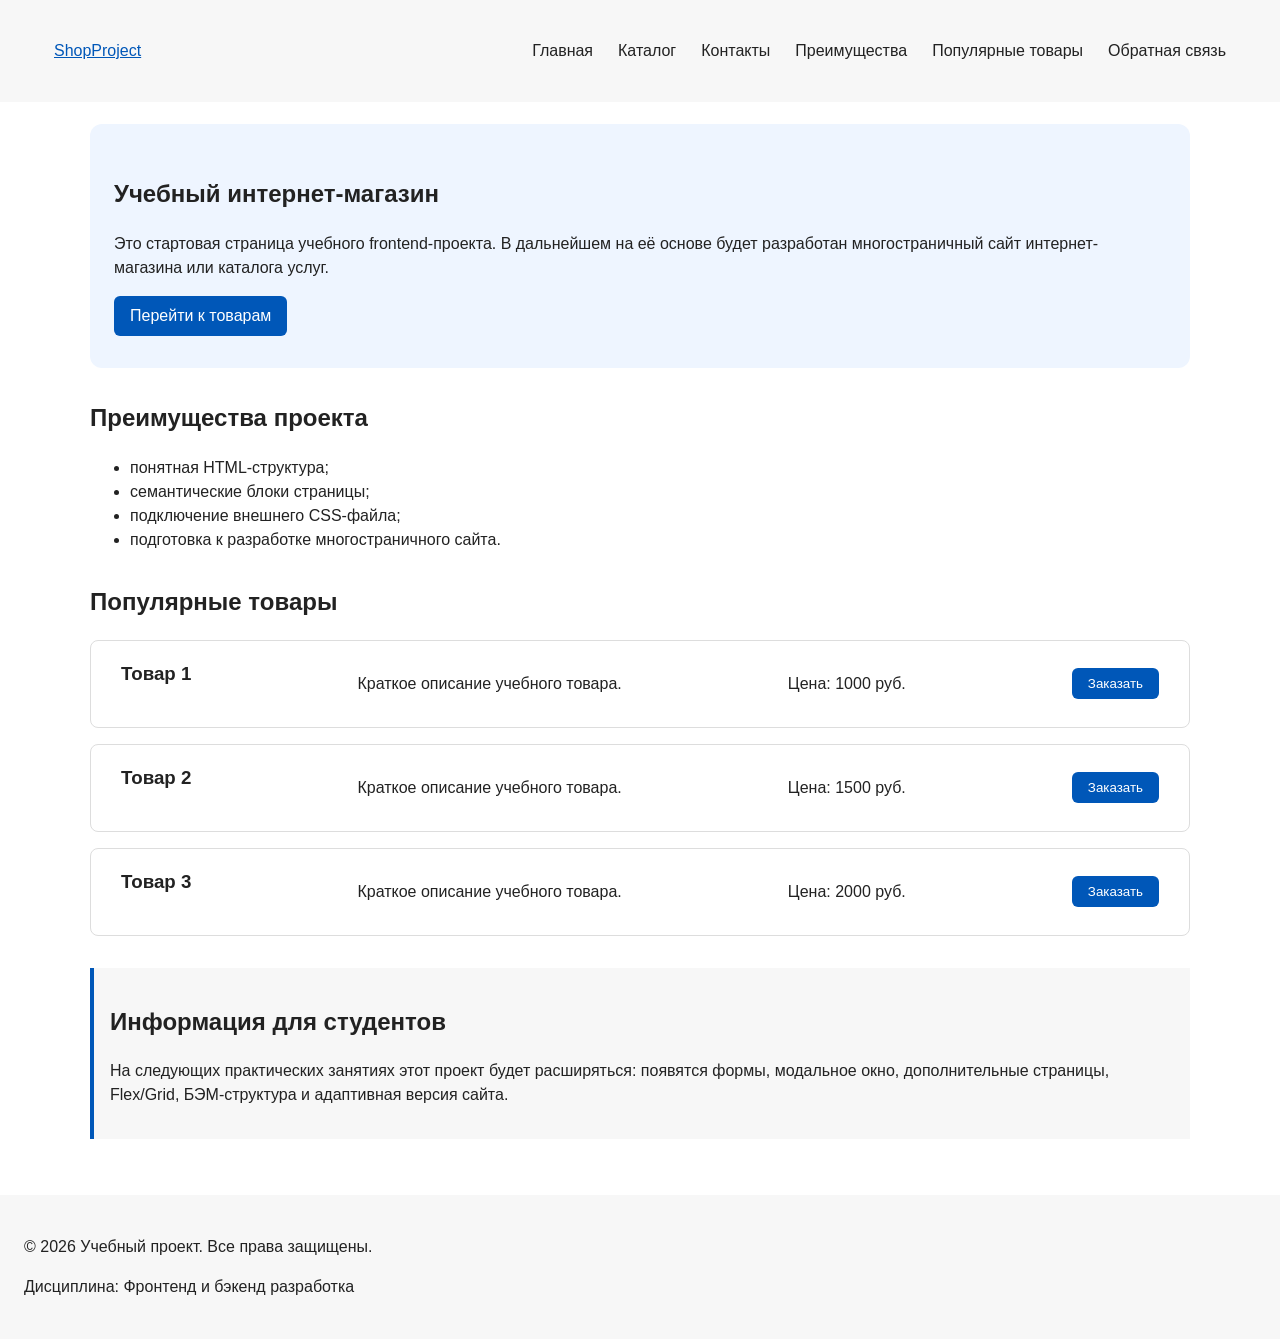
==== index.html @ 05236cf8 "feat: add multi-page structure navigation and anchors" ====
<!DOCTYPE html>
<html lang="ru">
<head>
  <meta charset="UTF-8">
  <meta name="viewport" content="width=device-width, initial-scale=1.0">
  <title>Учебный интернет-магазин</title>
  <link rel="stylesheet" href="css/styles.css">
  <script src="js/main.js" defer></script>

  <meta property="og:type" content="website">
  <meta property="og:title" content="Учебный интернет-магазин">
  <meta property="og:description" content="Учебный frontend-проект интернет-магазина.">
  <meta property="og:image" content="https://username.github.io/kr1-html-css-shop/images/preview.png">
</head>

<body>
  <header>
    <div class="site-header">
      <a class="site-logo" href="index.html">ShopProject</a>

      <nav class="site-nav" aria-label="Основная навигация">
        <ul class="site-nav__list">
          <li><a href="index.html">Главная</a></li>
          <li><a href="catalog.html">Каталог</a></li>
          <li><a href="contacts.html">Контакты</a></li>
          <li><a href="index.html#advantages">Преимущества</a></li>
          <li><a href="index.html#popular">Популярные товары</a></li>
          <li><a href="index.html#contacts">Обратная связь</a></li>
        </ul>
      </nav>
    </div>
  </header>

  <main>
    <section class="hero">
      <h1>Учебный интернет-магазин</h1>
      <p>
        Это стартовая страница учебного frontend-проекта.
        В дальнейшем на её основе будет разработан многостраничный сайт
        интернет-магазина или каталога услуг.
      </p>
      <a class="button" href="#popular">Перейти к товарам</a>
    </section>

    <section class="section" id="advantages">
      <h2>Преимущества проекта</h2>

      <ul class="advantages-list">
        <li>понятная HTML-структура;</li>
        <li>семантические блоки страницы;</li>
        <li>подключение внешнего CSS-файла;</li>
        <li>подготовка к разработке многостраничного сайта.</li>
      </ul>
    </section>

    <section class="section" id="popular">
      <h2>Популярные товары</h2>

      <article class="product-card">
        <h3>Товар 1</h3>
        <p>Краткое описание учебного товара.</p>
        <p>Цена: 1000 руб.</p>
        <button class="button product-card__button" type="button" data-product="Товар 1">
          Заказать
        </button>
      </article>

      <article class="product-card">
        <h3>Товар 2</h3>
        <p>Краткое описание учебного товара.</p>
        <p>Цена: 1500 руб.</p>
        <button class="button product-card__button" type="button" data-product="Товар 1">
          Заказать
        </button>
      </article>

      <article class="product-card">
        <h3>Товар 3</h3>
        <p>Краткое описание учебного товара.</p>
        <p>Цена: 2000 руб.</p>
        <button class="button product-card__button" type="button" data-product="Товар 1">
          Заказать
        </button>
      </article>
    </section>

    <aside class="aside-info">
      <h2>Информация для студентов</h2>
      <p>
        На следующих практических занятиях этот проект будет расширяться:
        появятся формы, модальное окно, дополнительные страницы, Flex/Grid,
        БЭМ-структура и адаптивная версия сайта.
      </p>
    </aside>
  </main>

  <footer id="contacts">
    <p>&copy; 2026 Учебный проект. Все права защищены.</p>
    <p>Дисциплина: Фронтенд и бэкенд разработка</p>
  </footer>

<dialog class="order-dialog" id="order-dialog" aria-labelledby="order-dialog-title">
  <h2 id="order-dialog-title">Оформление заявки</h2>

  <form class="order-form" id="order-form" action="#" method="post" novalidate>
    <input id="selected-product" name="selected-product" type="hidden">

    <div class="form-field">
      <label for="order-name">Имя</label>
      <input
        id="order-name"
        name="name"
        type="text"
        placeholder="Введите ваше имя"
        minlength="2"
        autocomplete="given-name"
        required
      >
    </div>

    <div class="form-field">
      <label for="order-email">E-mail</label>
      <input
        id="order-email"
        name="email"
        type="email"
        placeholder="example@mail.ru"
        autocomplete="email"
        required
      >
    </div>

    <div class="form-field">
      <label for="order-phone">Телефон</label>
      <input
        id="order-phone"
        name="phone"
        type="tel"
        inputmode="tel"
        placeholder="+7 (900) 000-00-00"
        pattern="^\+7 \(\d{3}\) \d{3}-\d{2}-\d{2}$"
        required
      >
      <small>Формат: +7 (900) 000-00-00</small>
    </div>

    <div class="form-field">
      <label for="order-date">Дата связи</label>
      <input
        id="order-date"
        name="date"
        type="date"
      >
    </div>

    <div class="form-field">
      <label for="order-topic">Тема заявки</label>
      <select id="order-topic" name="topic" required>
        <option value="">Выберите тему</option>
        <option value="product">Заказ товара</option>
        <option value="consultation">Консультация</option>
        <option value="delivery">Доставка</option>
      </select>
    </div>

    <div class="form-field">
      <label for="order-comment">Комментарий</label>
      <textarea
        id="order-comment"
        name="comment"
        rows="4"
        placeholder="Укажите дополнительную информацию"
      ></textarea>
    </div>

    <div class="form-field form-field--checkbox">
      <label>
        <input
          id="order-agreement"
          name="agreement"
          type="checkbox"
          required
        >
        Я согласен на обработку данных
      </label>
    </div>

    <div class="form-actions">
      <button type="button" id="close-order-dialog">Закрыть</button>
      <button type="submit">Отправить заявку</button>
    </div>
  </form>
</dialog>

<p class="success-message" id="success-message" hidden>
  Форма успешно отправлена!
</p>

</body>
</html>
---- css/styles.css ----
/* ===============================
   1. Переменные проекта
   =============================== */

:root {
  /* Основные цвета проекта */
  --color-bg: #ffffff;
  --color-text: #222222;
  --color-muted: #666666;
  --color-primary: #0057b8;
  --color-primary-dark: #003f86;
  --color-border: #dddddd;
  --color-surface: #f7f7f7;
  --color-surface-accent: #eef5ff;
  --color-danger: #b00020;
  --color-success: #168a2f;
  --color-success-bg: #eefaf0;
  --color-white: #ffffff;

  /* Отступы */
  --space-xs: 4px;
  --space-sm: 8px;
  --space-md: 16px;
  --space-lg: 24px;
  --space-xl: 32px;

  /* Скругления */
  --radius-sm: 6px;
  --radius-md: 8px;
  --radius-lg: 12px;

  /* Размеры */
  --container-width: 1100px;
}

/* ===============================
   2. Базовые стили
   =============================== */

* {
  box-sizing: border-box;
}

body {
  margin: 0;
  font-family: Arial, sans-serif;
  line-height: 1.5;
  color: var(--color-text);
  background-color: var(--color-bg);
  padding-top: 100px;
}

header,
main,
footer {
  padding: var(--space-lg);
}

header {
  background-color: var(--color-surface);
  position: fixed;
  top: 0;
  left: 0;
  width: 100%;
}

footer {
  background-color: var(--color-surface);
}

html {
  scroll-behavior: smooth;
}

/* ===============================
   3. Общие элементы интерфейса
   =============================== */

a {
  color: var(--color-primary);
}

a:hover {
  color: var(--color-primary-dark);
}

a:focus-visible {
  outline: 2px solid var(--color-primary);
  outline-offset: 3px;
}

.button {
  display: inline-block;
  padding: var(--space-sm) var(--space-md);
  color: var(--color-white);
  background-color: var(--color-primary);
  text-decoration: none;
  border: none;
  border-radius: var(--radius-sm);
  cursor: pointer;
}

.button:hover {
  background-color: var(--color-primary-dark);
  color: var(--color-white);
}

.button:focus-visible {
  outline: 2px solid var(--color-primary);
  outline-offset: 3px;
}

.button:disabled {
  opacity: 0.6;
  cursor: not-allowed;
}

:target {
  outline: 2px dashed var(--color-primary);
  outline-offset: 4px;
}


/* ===============================
   4. Компоненты страницы
   =============================== */

.hero {
  max-width: var(--container-width);
  margin: 0 auto var(--space-xl);
  padding: var(--space-xl) var(--space-lg);
  background-color: var(--color-surface-accent);
  border-radius: var(--radius-lg);
}

.section {
  max-width: var(--container-width);
  margin: 0 auto var(--space-xl);
}

.section h2 {
  margin-top: 0;
}

.product-card {
  margin-bottom: var(--space-md);
  padding: var(--space-md);
  border: 1px solid var(--color-border);
  border-radius: var(--radius-md);
  background-color: var(--color-bg);
  display: flex;
  align-items: center;
  justify-content: space-between;
  gap: 20px;
  padding: 15px 30px;
}

.product-card:hover {
  border-color: var(--color-primary);
}

.product-card h3 {
  margin-top: 0;
}

.aside-info {
  max-width: var(--container-width);
  margin: 0 auto var(--space-xl);
  padding: var(--space-md);
  border-left: 4px solid var(--color-primary);
  background-color: var(--color-surface);
}

.site-header {
  display: flex;
  align-items: center;
  justify-content: space-between;
  gap: 20px;
  padding: 15px 30px;
}

.site-nav__list {
  display: flex;
  gap: 25px;
  list-style: none;
  margin: 0;
  padding: 0;
}

.site-nav__list a {
  text-decoration: none;
  color: inherit;
}

.breadcrumbs {
  max-width: var(--container-width);
  margin: 0 auto var(--space-md);
  font-size: 14px;
  color: var(--color-muted);
}

.breadcrumbs a {
  color: var(--color-primary);
}

.breadcrumbs span::before {
  content: " / ";
  color: var(--color-muted);
}

/* ===============================
   5. Форма и модальное окно
   =============================== */

.order-dialog {
  width: min(100% - 32px, 560px);
  padding: var(--space-lg);
  border: none;
  border-radius: var(--radius-lg);
}

.order-dialog::backdrop {
  background-color: rgba(0, 0, 0, 0.5);
}

.form-field {
  margin-bottom: var(--space-md);
}

.form-field label {
  display: block;
  margin-bottom: var(--space-xs);
}

.form-field input,
.form-field select,
.form-field textarea {
  width: 100%;
  padding: 10px 12px;
  border: 1px solid var(--color-border);
  border-radius: var(--radius-sm);
  font: inherit;
}

.form-field input[type="checkbox"] {
  width: auto;
}

.form-field small {
  display: block;
  margin-top: var(--space-xs);
  color: var(--color-muted);
}

.form-field input:hover,
.form-field select:hover,
.form-field textarea:hover {
  border-color: var(--color-primary);
}

.form-field input:focus-visible,
.form-field select:focus-visible,
.form-field textarea:focus-visible,
.form-actions button:focus-visible {
  outline: 2px solid var(--color-primary);
  outline-offset: 3px;
}

[aria-invalid="true"] {
  border-color: var(--color-danger);
}

.success-message {
  max-width: var(--container-width);
  margin: var(--space-lg) auto;
  padding: var(--space-md);
  border-left: 4px solid var(--color-success);
  background-color: var(--color-success-bg);
}
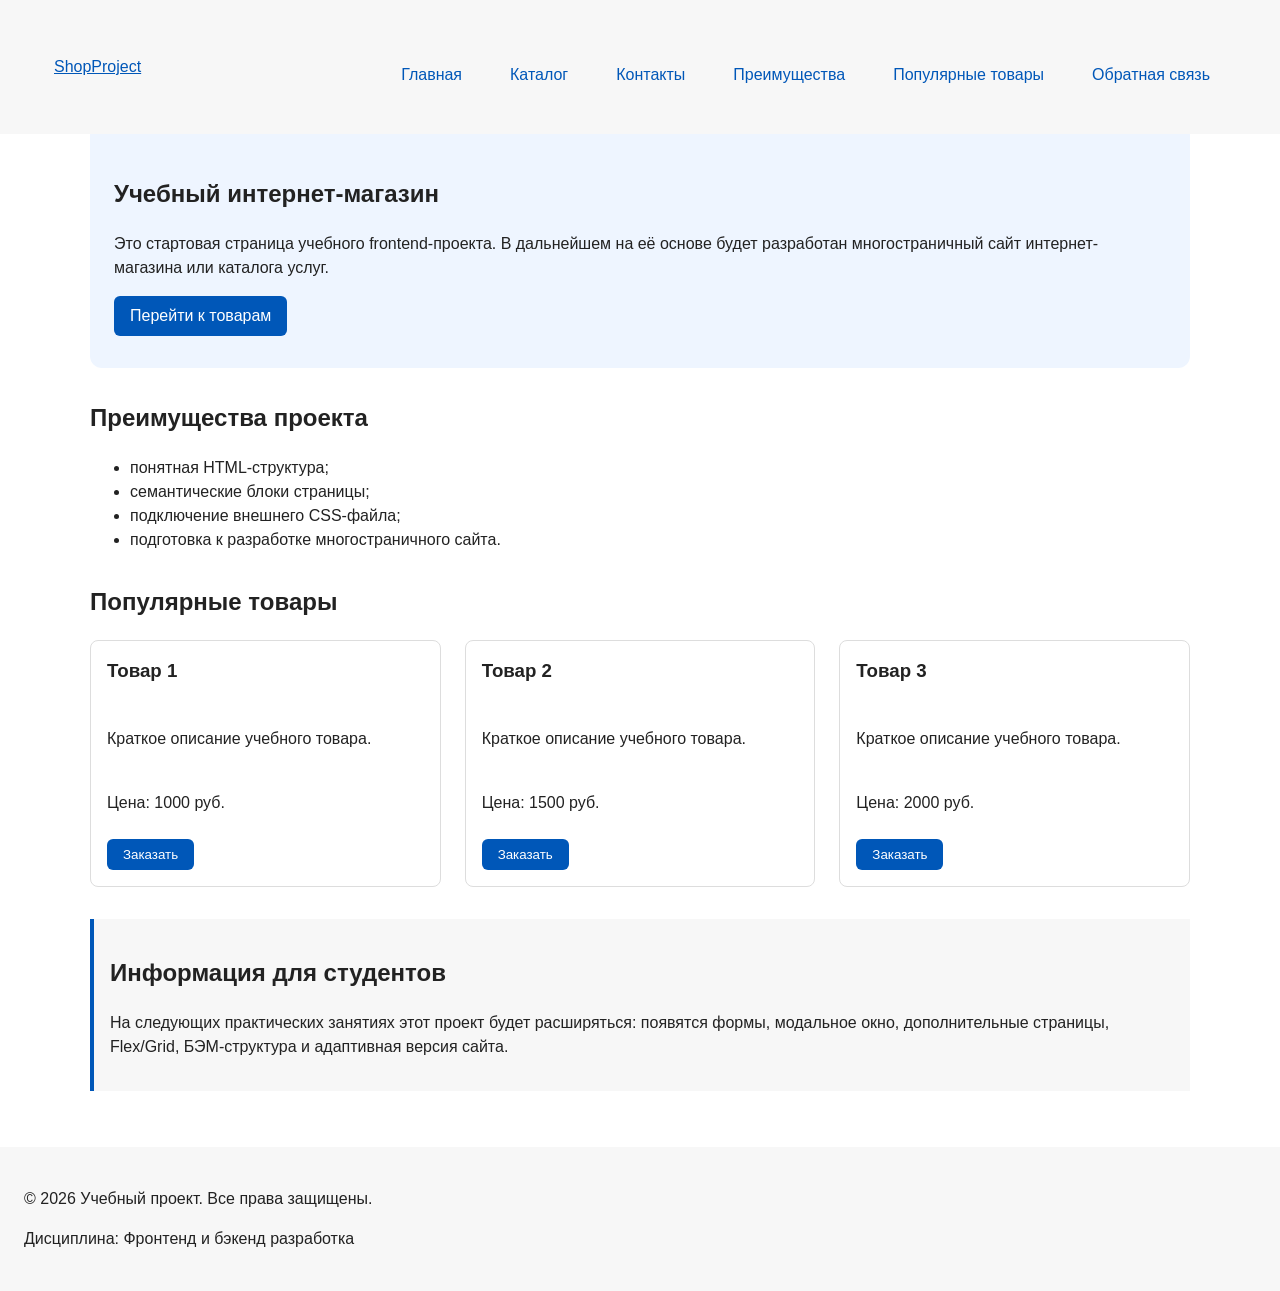
==== commit 4852f416: "feat: add flex navigation and grid catalog layout" ====
--- a/index.html
+++ b/index.html
@@ -56,33 +56,36 @@
     <section class="section" id="popular">
       <h2>Популярные товары</h2>
 
-      <article class="product-card">
-        <h3>Товар 1</h3>
-        <p>Краткое описание учебного товара.</p>
-        <p>Цена: 1000 руб.</p>
-        <button class="button product-card__button" type="button" data-product="Товар 1">
-          Заказать
-        </button>
-      </article>
-
-      <article class="product-card">
-        <h3>Товар 2</h3>
-        <p>Краткое описание учебного товара.</p>
-        <p>Цена: 1500 руб.</p>
-        <button class="button product-card__button" type="button" data-product="Товар 1">
-          Заказать
-        </button>
-      </article>
-
-      <article class="product-card">
-        <h3>Товар 3</h3>
-        <p>Краткое описание учебного товара.</p>
-        <p>Цена: 2000 руб.</p>
-        <button class="button product-card__button" type="button" data-product="Товар 1">
-          Заказать
-        </button>
-      </article>
+      <div class="products-grid">
+        <article class="product-card">
+          <h3>Товар 1</h3>
+          <p>Краткое описание учебного товара.</p>
+          <p>Цена: 1000 руб.</p>
+          <button class="button product-card__button" type="button" data-product="Товар 1">
+            Заказать
+          </button>
+        </article>
+
+        <article class="product-card">
+          <h3>Товар 2</h3>
+          <p>Краткое описание учебного товара.</p>
+          <p>Цена: 1500 руб.</p>
+          <button class="button product-card__button" type="button" data-product="Товар 2">
+            Заказать
+          </button>
+        </article>
+
+        <article class="product-card">
+          <h3>Товар 3</h3>
+          <p>Краткое описание учебного товара.</p>
+          <p>Цена: 2000 руб.</p>
+          <button class="button product-card__button" type="button" data-product="Товар 3">
+            Заказать
+          </button>
+        </article>
+      </div>
     </section>
+
 
     <aside class="aside-info">
       <h2>Информация для студентов</h2>
--- a/css/styles.css
+++ b/css/styles.css
@@ -143,17 +143,21 @@
 }
 
 .product-card {
-  margin-bottom: var(--space-md);
+  display: flex;
+  flex-direction: column;
+  gap: var(--space-sm);
+  margin-bottom: 0;
   padding: var(--space-md);
   border: 1px solid var(--color-border);
   border-radius: var(--radius-md);
   background-color: var(--color-bg);
-  display: flex;
-  align-items: center;
-  justify-content: space-between;
-  gap: 20px;
-  padding: 15px 30px;
-}
+}
+
+.product-card .button {
+  margin-top: auto;
+  align-self: flex-start;
+}
+
 
 .product-card:hover {
   border-color: var(--color-primary);
@@ -161,6 +165,62 @@
 
 .product-card h3 {
   margin-top: 0;
+}
+
+.products-grid {
+  display: grid;
+  grid-template-columns: repeat(3, 1fr);
+  gap: var(--space-lg);
+}
+
+.catalog-layout {
+  max-width: var(--container-width);
+  margin: 0 auto var(--space-xl);
+  display: grid;
+  grid-template-columns: 260px 1fr;
+  grid-template-areas: "filters products";
+  gap: var(--space-lg);
+}
+
+.catalog-filters {
+  grid-area: filters;
+  padding: var(--space-md);
+  border: 1px solid var(--color-border);
+  border-radius: var(--radius-md);
+  background-color: var(--color-surface);
+}
+
+.catalog-products {
+  grid-area: products;
+}
+
+.filters-form {
+  display: grid;
+  gap: var(--space-md);
+}
+
+.filters-form fieldset {
+  margin: 0;
+  padding: var(--space-md);
+  border: 1px solid var(--color-border);
+  border-radius: var(--radius-sm);
+}
+
+.filters-form legend {
+  font-weight: 700;
+}
+
+.filters-form label {
+  display: block;
+  margin-bottom: var(--space-sm);
+}
+
+.filters-form input[type="number"] {
+  width: 100%;
+  padding: 8px 10px;
+  border: 1px solid var(--color-border);
+  border-radius: var(--radius-sm);
+  font: inherit;
 }
 
 .aside-info {
@@ -181,16 +241,29 @@
 
 .site-nav__list {
   display: flex;
-  gap: 25px;
+  flex-wrap: wrap;
+  justify-content: center;
+  align-items: center;
+  gap: var(--space-md);
+  padding: 0;
+  margin: var(--space-md) 0 0;
   list-style: none;
-  margin: 0;
-  padding: 0;
-}
+}
+
 
 .site-nav__list a {
+  display: inline-block;
+  padding: var(--space-sm) var(--space-md);
+  color: var(--color-primary);
   text-decoration: none;
-  color: inherit;
-}
+  border-radius: var(--radius-sm);
+}
+
+.site-nav__list a:hover {
+  color: var(--color-white);
+  background-color: var(--color-primary);
+}
+
 
 .breadcrumbs {
   max-width: var(--container-width);
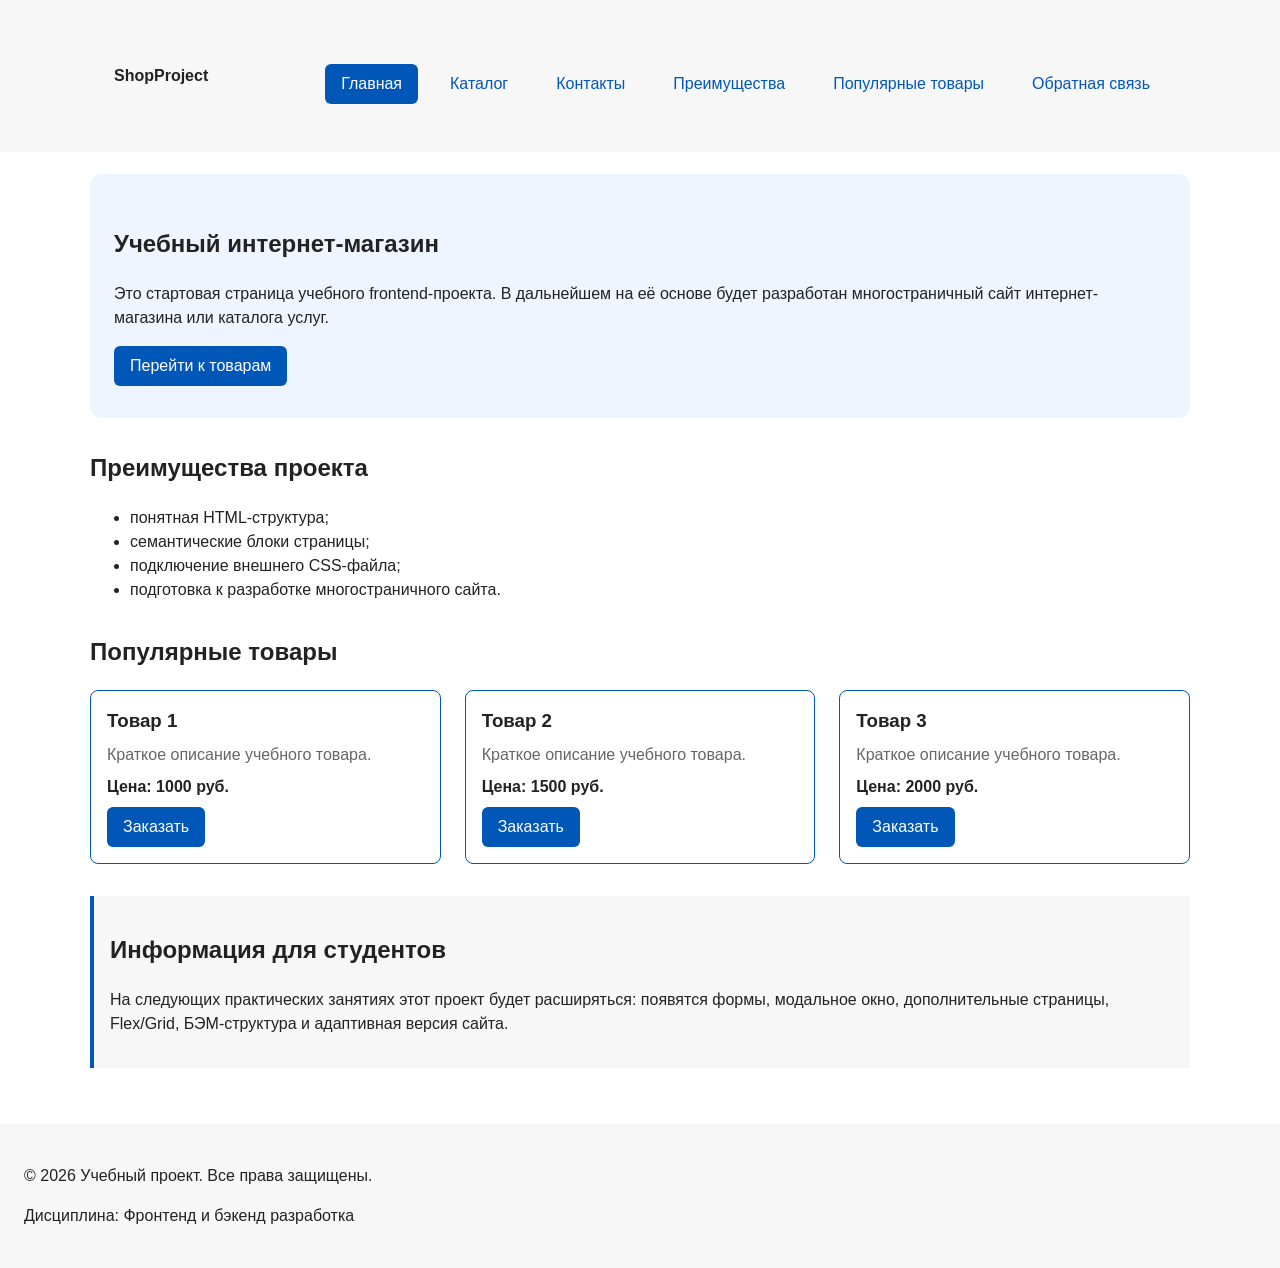
==== commit 3d4e587a: "refactor: apply BEM naming to CSS classes" ====
--- a/index.html
+++ b/index.html
@@ -14,18 +14,38 @@
 </head>
 
 <body>
-  <header>
-    <div class="site-header">
-      <a class="site-logo" href="index.html">ShopProject</a>
+  <header class="site-header">
+    <div class="site-header__inner">
+      <a class="site-header__logo" href="index.html">ShopProject</a>
 
       <nav class="site-nav" aria-label="Основная навигация">
         <ul class="site-nav__list">
-          <li><a href="index.html">Главная</a></li>
-          <li><a href="catalog.html">Каталог</a></li>
-          <li><a href="contacts.html">Контакты</a></li>
-          <li><a href="index.html#advantages">Преимущества</a></li>
-          <li><a href="index.html#popular">Популярные товары</a></li>
-          <li><a href="index.html#contacts">Обратная связь</a></li>
+          <li class="site-nav__item">
+            <a class="site-nav__link site-nav__link--active" href="index.html">
+              Главная
+            </a>
+          </li>
+          <li class="site-nav__item">
+            <a class="site-nav__link" href="catalog.html">Каталог</a>
+          </li>
+          <li class="site-nav__item">
+            <a class="site-nav__link" href="contacts.html">Контакты</a>
+          </li>
+          <li class="site-nav__item">
+            <a class="site-nav__link" href="index.html#advantages">
+              Преимущества
+            </a>
+          </li>
+          <li class="site-nav__item">
+            <a class="site-nav__link" href="index.html#popular">
+              Популярные товары
+            </a>
+          </li>
+          <li class="site-nav__item">
+            <a class="site-nav__link" href="index.html#contacts">
+              Обратная связь
+            </a>
+          </li>
         </ul>
       </nav>
     </div>
@@ -57,29 +77,42 @@
       <h2>Популярные товары</h2>
 
       <div class="products-grid">
-        <article class="product-card">
-          <h3>Товар 1</h3>
-          <p>Краткое описание учебного товара.</p>
-          <p>Цена: 1000 руб.</p>
-          <button class="button product-card__button" type="button" data-product="Товар 1">
+        <article class="product-card product-card--featured">
+          <h3 class="product-card__title">Товар 1</h3>
+          <p class="product-card__description">Краткое описание учебного товара.</p>
+          <p class="product-card__price">Цена: 1000 руб.</p>
+          <button
+            class="button product-card__button"
+            type="button"
+            data-product="Товар 1"
+          >
             Заказать
           </button>
         </article>
 
-        <article class="product-card">
-          <h3>Товар 2</h3>
-          <p>Краткое описание учебного товара.</p>
-          <p>Цена: 1500 руб.</p>
-          <button class="button product-card__button" type="button" data-product="Товар 2">
+
+        <article class="product-card product-card--featured">
+          <h3 class="product-card__title">Товар 2</h3>
+          <p class="product-card__description">Краткое описание учебного товара.</p>
+          <p class="product-card__price">Цена: 1500 руб.</p>
+          <button
+            class="button product-card__button"
+            type="button"
+            data-product="Товар 1"
+          >
             Заказать
           </button>
         </article>
 
-        <article class="product-card">
-          <h3>Товар 3</h3>
-          <p>Краткое описание учебного товара.</p>
-          <p>Цена: 2000 руб.</p>
-          <button class="button product-card__button" type="button" data-product="Товар 3">
+        <article class="product-card product-card--featured">
+          <h3 class="product-card__title">Товар 3</h3>
+          <p class="product-card__description">Краткое описание учебного товара.</p>
+          <p class="product-card__price">Цена: 2000 руб.</p>
+          <button
+            class="button product-card__button"
+            type="button"
+            data-product="Товар 1"
+          >
             Заказать
           </button>
         </article>
@@ -103,39 +136,39 @@
   </footer>
 
 <dialog class="order-dialog" id="order-dialog" aria-labelledby="order-dialog-title">
-  <h2 id="order-dialog-title">Оформление заявки</h2>
+  <h2 class="order-dialog__title" id="order-dialog-title">Оформление заявки</h2>
 
   <form class="order-form" id="order-form" action="#" method="post" novalidate>
     <input id="selected-product" name="selected-product" type="hidden">
 
-    <div class="form-field">
-      <label for="order-name">Имя</label>
-      <input
+    <div class="order-form__field">
+      <label class="order-form__label" for="order-name">Имя</label>
+      <input
+        class="order-form__input"
         id="order-name"
         name="name"
         type="text"
         placeholder="Введите ваше имя"
-        minlength="2"
-        autocomplete="given-name"
         required
       >
     </div>
 
-    <div class="form-field">
-      <label for="order-email">E-mail</label>
-      <input
+    <div class="order-form__field">
+      <label class="order-form__label" for="order-email">E-mail</label>
+      <input
+        class="order-form__input"
         id="order-email"
         name="email"
         type="email"
         placeholder="example@mail.ru"
-        autocomplete="email"
         required
       >
     </div>
 
-    <div class="form-field">
-      <label for="order-phone">Телефон</label>
-      <input
+    <div class="order-form__field">
+      <label class="order-form__label" for="order-phone">Телефон</label>
+      <input
+        class="order-form__input"
         id="order-phone"
         name="phone"
         type="tel"
@@ -148,8 +181,9 @@
     </div>
 
     <div class="form-field">
-      <label for="order-date">Дата связи</label>
-      <input
+      <label class="order-form__label" for="order-date">Дата связи</label>
+      <input
+        class="order-form__input";
         id="order-date"
         name="date"
         type="date"
@@ -188,9 +222,13 @@
       </label>
     </div>
 
-    <div class="form-actions">
-      <button type="button" id="close-order-dialog">Закрыть</button>
-      <button type="submit">Отправить заявку</button>
+    <div class="order-form__actions">
+      <button class="button button--secondary" type="button" id="close-order-dialog">
+        Закрыть
+      </button>
+      <button class="button button--primary" type="submit">
+        Отправить заявку
+      </button>
     </div>
   </form>
 </dialog>
--- a/css/styles.css
+++ b/css/styles.css
@@ -47,7 +47,7 @@
   line-height: 1.5;
   color: var(--color-text);
   background-color: var(--color-bg);
-  padding-top: 100px;
+  padding-top: 150px;
 }
 
 header,
@@ -115,6 +115,47 @@
   cursor: not-allowed;
 }
 
+button {
+  display: inline-block;
+  padding: var(--space-sm) var(--space-md);
+  border: none;
+  border-radius: var(--radius-sm);
+  font: inherit;
+  text-decoration: none;
+  cursor: pointer;
+}
+
+.button--primary {
+  color: var(--color-white);
+  background-color: var(--color-primary);
+}
+
+.button--primary:hover {
+  background-color: var(--color-primary-dark);
+}
+
+.button--secondary {
+  color: var(--color-primary);
+  background-color: transparent;
+  border: 1px solid var(--color-primary);
+}
+
+.button--secondary:hover {
+  color: var(--color-white);
+  background-color: var(--color-primary);
+}
+
+.button:focus-visible {
+  outline: 2px solid var(--color-primary);
+  outline-offset: 3px;
+}
+
+.button:disabled,
+.button--disabled {
+  opacity: 0.6;
+  cursor: not-allowed;
+}
+
 :target {
   outline: 2px dashed var(--color-primary);
   outline-offset: 4px;
@@ -146,25 +187,46 @@
   display: flex;
   flex-direction: column;
   gap: var(--space-sm);
-  margin-bottom: 0;
   padding: var(--space-md);
   border: 1px solid var(--color-border);
   border-radius: var(--radius-md);
   background-color: var(--color-bg);
 }
 
-.product-card .button {
+.product-card:hover {
+  border-color: var(--color-primary);
+}
+
+.product-card--featured {
+  border-color: var(--color-primary);
+}
+
+.product-card--discount {
+  border-color: var(--color-danger);
+}
+
+.product-card__title {
+  margin: 0;
+  color: var(--color-text);
+}
+
+.product-card__description {
+  margin: 0;
+  color: var(--color-muted);
+}
+
+.product-card__price {
+  margin: 0;
+  font-weight: 700;
+}
+
+.product-card--discount .product-card__price {
+  color: var(--color-danger);
+}
+
+.product-card__button {
   margin-top: auto;
   align-self: flex-start;
-}
-
-
-.product-card:hover {
-  border-color: var(--color-primary);
-}
-
-.product-card h3 {
-  margin-top: 0;
 }
 
 .products-grid {
@@ -232,11 +294,25 @@
 }
 
 .site-header {
+  background-color: var(--color-surface);
+  justify-content: space-between;
+  gap: 20px;
+}
+
+.site-header__inner {
+  max-width: var(--container-width);
+  margin: 0 auto;
+  padding: var(--space-lg);
   display: flex;
   align-items: center;
   justify-content: space-between;
   gap: 20px;
-  padding: 15px 30px;
+}
+
+.site-header__logo {
+  font-weight: 700;
+  color: var(--color-text);
+  text-decoration: none;
 }
 
 .site-nav__list {
@@ -250,8 +326,7 @@
   list-style: none;
 }
 
-
-.site-nav__list a {
+.site-nav__link {
   display: inline-block;
   padding: var(--space-sm) var(--space-md);
   color: var(--color-primary);
@@ -259,11 +334,20 @@
   border-radius: var(--radius-sm);
 }
 
-.site-nav__list a:hover {
+.site-nav__link:hover {
   color: var(--color-white);
   background-color: var(--color-primary);
 }
 
+.site-nav__link:focus-visible {
+  outline: 2px solid var(--color-primary);
+  outline-offset: 3px;
+}
+
+.site-nav__link--active {
+  color: var(--color-white);
+  background-color: var(--color-primary);
+}
 
 .breadcrumbs {
   max-width: var(--container-width);
@@ -272,11 +356,11 @@
   color: var(--color-muted);
 }
 
-.breadcrumbs a {
+.breadcrumbs__link {
   color: var(--color-primary);
 }
 
-.breadcrumbs span::before {
+.breadcrumbs__current::before {
   content: " / ";
   color: var(--color-muted);
 }
@@ -296,18 +380,26 @@
   background-color: rgba(0, 0, 0, 0.5);
 }
 
+.order-dialog__title {
+  margin-top: 0;
+}
+
 .form-field {
   margin-bottom: var(--space-md);
 }
 
-.form-field label {
+.order-form__field {
+  margin-bottom: var(--space-md);
+}
+
+.order-form__label {
   display: block;
   margin-bottom: var(--space-xs);
 }
 
-.form-field input,
-.form-field select,
-.form-field textarea {
+.order-form__input,
+.order-form__select,
+.order-form__textarea {
   width: 100%;
   padding: 10px 12px;
   border: 1px solid var(--color-border);
@@ -315,28 +407,23 @@
   font: inherit;
 }
 
-.form-field input[type="checkbox"] {
-  width: auto;
-}
-
-.form-field small {
-  display: block;
-  margin-top: var(--space-xs);
-  color: var(--color-muted);
-}
-
-.form-field input:hover,
-.form-field select:hover,
-.form-field textarea:hover {
+.order-form__input:hover,
+.order-form__select:hover,
+.order-form__textarea:hover {
   border-color: var(--color-primary);
 }
 
-.form-field input:focus-visible,
-.form-field select:focus-visible,
-.form-field textarea:focus-visible,
-.form-actions button:focus-visible {
+.order-form__input:focus-visible,
+.order-form__select:focus-visible,
+.order-form__textarea:focus-visible {
   outline: 2px solid var(--color-primary);
   outline-offset: 3px;
+}
+
+.order-form__actions {
+  display: flex;
+  gap: var(--space-md);
+  margin-top: var(--space-lg);
 }
 
 [aria-invalid="true"] {
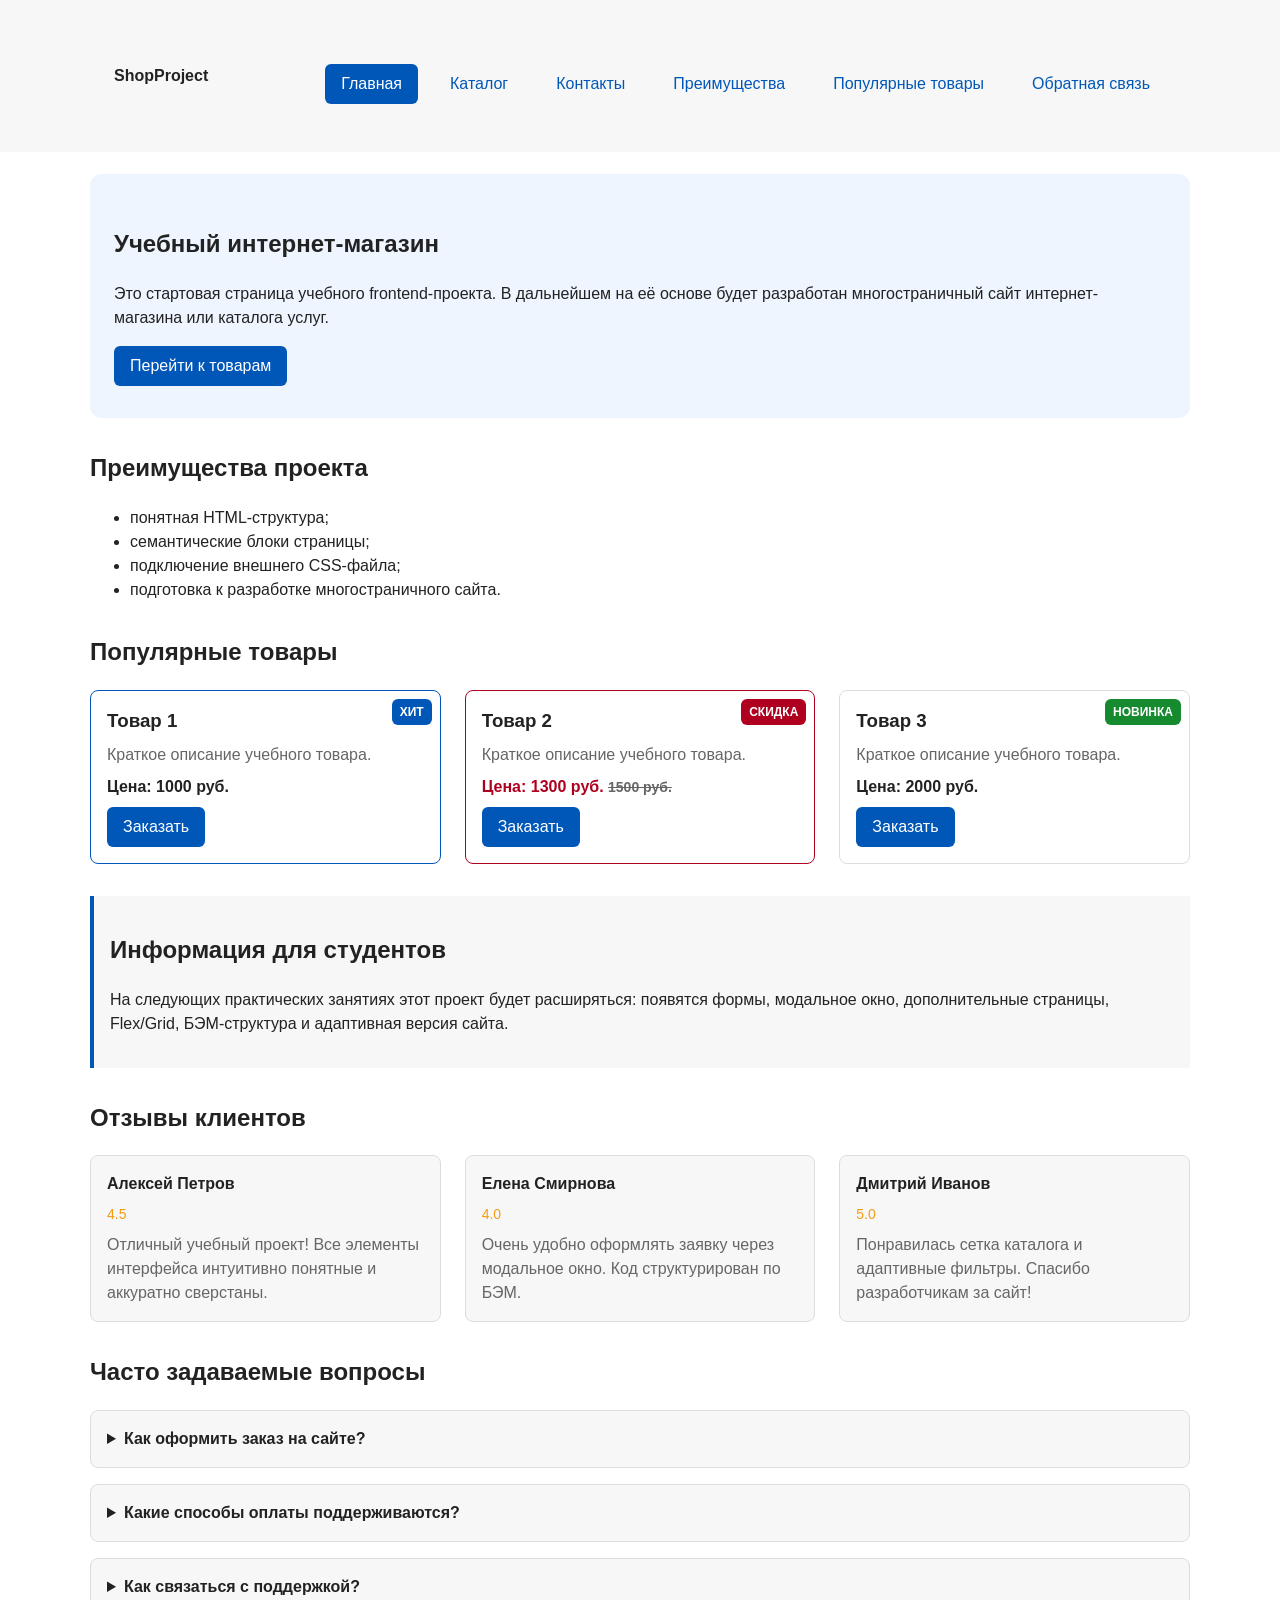
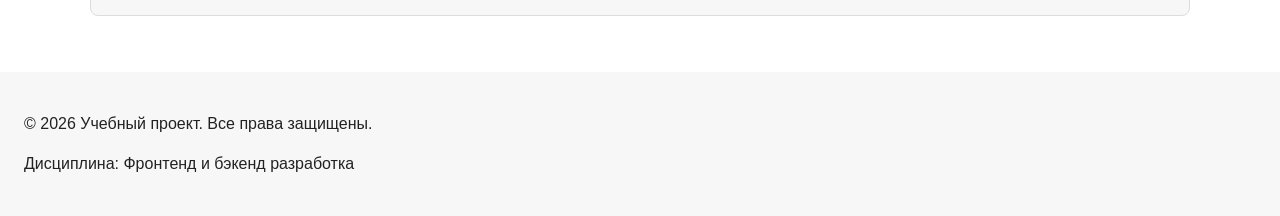
==== commit da640786: "4 пункта 8 практической работы" ====
--- a/index.html
+++ b/index.html
@@ -1,241 +1,337 @@
-<!DOCTYPE html>
+<!doctype html>
 <html lang="ru">
-<head>
-  <meta charset="UTF-8">
-  <meta name="viewport" content="width=device-width, initial-scale=1.0">
-  <title>Учебный интернет-магазин</title>
-  <link rel="stylesheet" href="css/styles.css">
-  <script src="js/main.js" defer></script>
-
-  <meta property="og:type" content="website">
-  <meta property="og:title" content="Учебный интернет-магазин">
-  <meta property="og:description" content="Учебный frontend-проект интернет-магазина.">
-  <meta property="og:image" content="https://username.github.io/kr1-html-css-shop/images/preview.png">
-</head>
-
-<body>
-  <header class="site-header">
-    <div class="site-header__inner">
-      <a class="site-header__logo" href="index.html">ShopProject</a>
-
-      <nav class="site-nav" aria-label="Основная навигация">
-        <ul class="site-nav__list">
-          <li class="site-nav__item">
-            <a class="site-nav__link site-nav__link--active" href="index.html">
-              Главная
-            </a>
-          </li>
-          <li class="site-nav__item">
-            <a class="site-nav__link" href="catalog.html">Каталог</a>
-          </li>
-          <li class="site-nav__item">
-            <a class="site-nav__link" href="contacts.html">Контакты</a>
-          </li>
-          <li class="site-nav__item">
-            <a class="site-nav__link" href="index.html#advantages">
-              Преимущества
-            </a>
-          </li>
-          <li class="site-nav__item">
-            <a class="site-nav__link" href="index.html#popular">
-              Популярные товары
-            </a>
-          </li>
-          <li class="site-nav__item">
-            <a class="site-nav__link" href="index.html#contacts">
-              Обратная связь
-            </a>
-          </li>
+  <head>
+    <meta charset="UTF-8" />
+    <meta name="viewport" content="width=device-width, initial-scale=1.0" />
+    <title>Учебный интернет-магазин</title>
+    <link rel="stylesheet" href="css/styles.css" />
+    <script src="js/main.js" defer></script>
+
+    <meta property="og:type" content="website" />
+    <meta property="og:title" content="Учебный интернет-магазин" />
+    <meta
+      property="og:description"
+      content="Учебный frontend-проект интернет-магазина."
+    />
+    <meta
+      property="og:image"
+      content="https://username.github.io/kr1-html-css-shop/images/preview.png"
+    />
+  </head>
+
+  <body>
+    <header class="site-header">
+      <div class="site-header__inner">
+        <a class="site-header__logo" href="index.html">ShopProject</a>
+
+        <nav class="site-nav" aria-label="Основная навигация">
+          <ul class="site-nav__list">
+            <li class="site-nav__item">
+              <a
+                class="site-nav__link site-nav__link--active"
+                href="index.html"
+              >
+                Главная
+              </a>
+            </li>
+            <li class="site-nav__item">
+              <a class="site-nav__link" href="catalog.html">Каталог</a>
+            </li>
+            <li class="site-nav__item">
+              <a class="site-nav__link" href="contacts.html">Контакты</a>
+            </li>
+            <li class="site-nav__item">
+              <a class="site-nav__link" href="index.html#advantages">
+                Преимущества
+              </a>
+            </li>
+            <li class="site-nav__item">
+              <a class="site-nav__link" href="index.html#popular">
+                Популярные товары
+              </a>
+            </li>
+            <li class="site-nav__item">
+              <a class="site-nav__link" href="index.html#contacts">
+                Обратная связь
+              </a>
+            </li>
+          </ul>
+        </nav>
+      </div>
+    </header>
+
+    <main>
+      <section class="hero">
+        <h1>Учебный интернет-магазин</h1>
+        <p>
+          Это стартовая страница учебного frontend-проекта. В дальнейшем на её
+          основе будет разработан многостраничный сайт интернет-магазина или
+          каталога услуг.
+        </p>
+        <a class="button" href="#popular">Перейти к товарам</a>
+      </section>
+
+      <section class="section" id="advantages">
+        <h2>Преимущества проекта</h2>
+
+        <ul class="advantages-list">
+          <li>понятная HTML-структура;</li>
+          <li>семантические блоки страницы;</li>
+          <li>подключение внешнего CSS-файла;</li>
+          <li>подготовка к разработке многостраничного сайта.</li>
         </ul>
-      </nav>
-    </div>
-  </header>
-
-  <main>
-    <section class="hero">
-      <h1>Учебный интернет-магазин</h1>
-      <p>
-        Это стартовая страница учебного frontend-проекта.
-        В дальнейшем на её основе будет разработан многостраничный сайт
-        интернет-магазина или каталога услуг.
-      </p>
-      <a class="button" href="#popular">Перейти к товарам</a>
-    </section>
-
-    <section class="section" id="advantages">
-      <h2>Преимущества проекта</h2>
-
-      <ul class="advantages-list">
-        <li>понятная HTML-структура;</li>
-        <li>семантические блоки страницы;</li>
-        <li>подключение внешнего CSS-файла;</li>
-        <li>подготовка к разработке многостраничного сайта.</li>
-      </ul>
-    </section>
-
-    <section class="section" id="popular">
-      <h2>Популярные товары</h2>
-
-      <div class="products-grid">
-        <article class="product-card product-card--featured">
-          <h3 class="product-card__title">Товар 1</h3>
-          <p class="product-card__description">Краткое описание учебного товара.</p>
-          <p class="product-card__price">Цена: 1000 руб.</p>
+      </section>
+
+      <section class="section" id="popular">
+        <h2>Популярные товары</h2>
+
+        <div class="products-grid">
+          <article class="product-card product-card--featured">
+            <span class="product-card__badge">Хит</span>
+            <h3 class="product-card__title">Товар 1</h3>
+            <p class="product-card__description">
+              Краткое описание учебного товара.
+            </p>
+            <p class="product-card__price">Цена: 1000 руб.</p>
+            <button
+              class="button product-card__button"
+              type="button"
+              data-product="Товар 1"
+            >
+              Заказать
+            </button>
+          </article>
+
+          <article class="product-card product-card--discount">
+            <span class="product-card__badge">Скидка</span>
+            <h3 class="product-card__title">Товар 2</h3>
+            <p class="product-card__description">
+              Краткое описание учебного товара.
+            </p>
+            <p class="product-card__price">
+              Цена: 1300 руб.
+              <del style="color: var(--color-muted); font-size: 14px"
+                >1500 руб.</del
+              >
+            </p>
+            <button
+              class="button product-card__button"
+              type="button"
+              data-product="Товар 2"
+            >
+              Заказать
+            </button>
+          </article>
+
+          <article class="product-card product-card--new">
+            <span class="product-card__badge">Новинка</span>
+            <h3 class="product-card__title">Товар 3</h3>
+            <p class="product-card__description">
+              Краткое описание учебного товара.
+            </p>
+            <p class="product-card__price">Цена: 2000 руб.</p>
+            <button
+              class="button product-card__button"
+              type="button"
+              data-product="Товар 3"
+            >
+              Заказать
+            </button>
+          </article>
+        </div>
+      </section>
+
+      <aside class="aside-info">
+        <h2>Информация для студентов</h2>
+        <p>
+          На следующих практических занятиях этот проект будет расширяться:
+          появятся формы, модальное окно, дополнительные страницы, Flex/Grid,
+          БЭМ-структура и адаптивная версия сайта.
+        </p>
+      </aside>
+      <section class="section" id="reviews">
+        <h2>Отзывы клиентов</h2>
+        <div class="reviews-grid">
+          <article class="review-card">
+            <p class="review-card__author">Алексей Петров</p>
+            <div class="review-card__rating">4.5</div>
+            <p class="review-card__text">
+              Отличный учебный проект! Все элементы интерфейса интуитивно
+              понятные и аккуратно сверстаны.
+            </p>
+          </article>
+
+          <article class="review-card">
+            <p class="review-card__author">Елена Смирнова</p>
+            <div class="review-card__rating">4.0</div>
+            <p class="review-card__text">
+              Очень удобно оформлять заявку через модальное окно. Код
+              структурирован по БЭМ.
+            </p>
+          </article>
+
+          <article class="review-card">
+            <p class="review-card__author">Дмитрий Иванов</p>
+            <div class="review-card__rating">5.0</div>
+            <p class="review-card__text">
+              Понравилась сетка каталога и адаптивные фильтры. Спасибо
+              разработчикам за сайт!
+            </p>
+          </article>
+        </div>
+      </section>
+
+      <section class="section" id="faq">
+        <h2>Часто задаваемые вопросы</h2>
+        <div class="faq-list">
+          <details class="faq-item">
+            <summary>Как оформить заказ на сайте?</summary>
+            <p>
+              Вы можете выбрать товар в каталоге или на главной странице, нажать
+              кнопку «Заказать» и заполнить форму в появившемся модальном окне.
+            </p>
+          </details>
+
+          <details class="faq-item">
+            <summary>Какие способы оплаты поддерживаются?</summary>
+            <p>
+              В рамках данного учебного проекта платежи не обрабатываются
+              реальным образом, форма носит демонстрационный характер.
+            </p>
+          </details>
+
+          <details class="faq-item">
+            <summary>Как связаться с поддержкой?</summary>
+            <p>
+              Перейдите на страницу «Контакты» в верхнем меню, где указаны
+              телефон, электронная почта и адрес учебного проекта.
+            </p>
+          </details>
+        </div>
+      </section>
+    </main>
+
+    <footer id="contacts">
+      <p>&copy; 2026 Учебный проект. Все права защищены.</p>
+      <p>Дисциплина: Фронтенд и бэкенд разработка</p>
+    </footer>
+
+    <dialog
+      class="order-dialog"
+      id="order-dialog"
+      aria-labelledby="order-dialog-title"
+    >
+      <h2 class="order-dialog__title" id="order-dialog-title">
+        Оформление заявки
+      </h2>
+
+      <form
+        class="order-form"
+        id="order-form"
+        action="#"
+        method="post"
+        novalidate
+      >
+        <input id="selected-product" name="selected-product" type="hidden" />
+
+        <div class="order-form__field">
+          <label class="order-form__label" for="order-name">Имя</label>
+          <input
+            class="order-form__input"
+            id="order-name"
+            name="name"
+            type="text"
+            placeholder="Введите ваше имя"
+            required
+          />
+        </div>
+
+        <div class="order-form__field">
+          <label class="order-form__label" for="order-email">E-mail</label>
+          <input
+            class="order-form__input"
+            id="order-email"
+            name="email"
+            type="email"
+            placeholder="example@mail.ru"
+            required
+          />
+        </div>
+
+        <div class="order-form__field">
+          <label class="order-form__label" for="order-phone">Телефон</label>
+          <input
+            class="order-form__input"
+            id="order-phone"
+            name="phone"
+            type="tel"
+            inputmode="tel"
+            placeholder="+7 (900) 000-00-00"
+            pattern="^\+7 \(\d{3}\) \d{3}-\d{2}-\d{2}$"
+            required
+          />
+          <small>Формат: +7 (900) 000-00-00</small>
+        </div>
+
+        <div class="form-field">
+          <label class="order-form__label" for="order-date">Дата связи</label>
+          <input
+            class="order-form__input"
+            id="order-date"
+            name="date"
+            type="date"
+          />
+        </div>
+
+        <div class="form-field">
+          <label for="order-topic">Тема заявки</label>
+          <select id="order-topic" name="topic" required>
+            <option value="">Выберите тему</option>
+            <option value="product">Заказ товара</option>
+            <option value="consultation">Консультация</option>
+            <option value="delivery">Доставка</option>
+          </select>
+        </div>
+
+        <div class="form-field">
+          <label for="order-comment">Комментарий</label>
+          <textarea
+            id="order-comment"
+            name="comment"
+            rows="4"
+            placeholder="Укажите дополнительную информацию"
+          ></textarea>
+        </div>
+
+        <div class="form-field form-field--checkbox">
+          <label>
+            <input
+              id="order-agreement"
+              name="agreement"
+              type="checkbox"
+              required
+            />
+            Я согласен на обработку данных
+          </label>
+        </div>
+
+        <div class="order-form__actions">
           <button
-            class="button product-card__button"
+            class="button button--secondary"
             type="button"
-            data-product="Товар 1"
+            id="close-order-dialog"
           >
-            Заказать
+            Закрыть
           </button>
-        </article>
-
-
-        <article class="product-card product-card--featured">
-          <h3 class="product-card__title">Товар 2</h3>
-          <p class="product-card__description">Краткое описание учебного товара.</p>
-          <p class="product-card__price">Цена: 1500 руб.</p>
-          <button
-            class="button product-card__button"
-            type="button"
-            data-product="Товар 1"
-          >
-            Заказать
+          <button class="button button--primary" type="submit">
+            Отправить заявку
           </button>
-        </article>
-
-        <article class="product-card product-card--featured">
-          <h3 class="product-card__title">Товар 3</h3>
-          <p class="product-card__description">Краткое описание учебного товара.</p>
-          <p class="product-card__price">Цена: 2000 руб.</p>
-          <button
-            class="button product-card__button"
-            type="button"
-            data-product="Товар 1"
-          >
-            Заказать
-          </button>
-        </article>
-      </div>
-    </section>
-
-
-    <aside class="aside-info">
-      <h2>Информация для студентов</h2>
-      <p>
-        На следующих практических занятиях этот проект будет расширяться:
-        появятся формы, модальное окно, дополнительные страницы, Flex/Grid,
-        БЭМ-структура и адаптивная версия сайта.
-      </p>
-    </aside>
-  </main>
-
-  <footer id="contacts">
-    <p>&copy; 2026 Учебный проект. Все права защищены.</p>
-    <p>Дисциплина: Фронтенд и бэкенд разработка</p>
-  </footer>
-
-<dialog class="order-dialog" id="order-dialog" aria-labelledby="order-dialog-title">
-  <h2 class="order-dialog__title" id="order-dialog-title">Оформление заявки</h2>
-
-  <form class="order-form" id="order-form" action="#" method="post" novalidate>
-    <input id="selected-product" name="selected-product" type="hidden">
-
-    <div class="order-form__field">
-      <label class="order-form__label" for="order-name">Имя</label>
-      <input
-        class="order-form__input"
-        id="order-name"
-        name="name"
-        type="text"
-        placeholder="Введите ваше имя"
-        required
-      >
-    </div>
-
-    <div class="order-form__field">
-      <label class="order-form__label" for="order-email">E-mail</label>
-      <input
-        class="order-form__input"
-        id="order-email"
-        name="email"
-        type="email"
-        placeholder="example@mail.ru"
-        required
-      >
-    </div>
-
-    <div class="order-form__field">
-      <label class="order-form__label" for="order-phone">Телефон</label>
-      <input
-        class="order-form__input"
-        id="order-phone"
-        name="phone"
-        type="tel"
-        inputmode="tel"
-        placeholder="+7 (900) 000-00-00"
-        pattern="^\+7 \(\d{3}\) \d{3}-\d{2}-\d{2}$"
-        required
-      >
-      <small>Формат: +7 (900) 000-00-00</small>
-    </div>
-
-    <div class="form-field">
-      <label class="order-form__label" for="order-date">Дата связи</label>
-      <input
-        class="order-form__input";
-        id="order-date"
-        name="date"
-        type="date"
-      >
-    </div>
-
-    <div class="form-field">
-      <label for="order-topic">Тема заявки</label>
-      <select id="order-topic" name="topic" required>
-        <option value="">Выберите тему</option>
-        <option value="product">Заказ товара</option>
-        <option value="consultation">Консультация</option>
-        <option value="delivery">Доставка</option>
-      </select>
-    </div>
-
-    <div class="form-field">
-      <label for="order-comment">Комментарий</label>
-      <textarea
-        id="order-comment"
-        name="comment"
-        rows="4"
-        placeholder="Укажите дополнительную информацию"
-      ></textarea>
-    </div>
-
-    <div class="form-field form-field--checkbox">
-      <label>
-        <input
-          id="order-agreement"
-          name="agreement"
-          type="checkbox"
-          required
-        >
-        Я согласен на обработку данных
-      </label>
-    </div>
-
-    <div class="order-form__actions">
-      <button class="button button--secondary" type="button" id="close-order-dialog">
-        Закрыть
-      </button>
-      <button class="button button--primary" type="submit">
-        Отправить заявку
-      </button>
-    </div>
-  </form>
-</dialog>
-
-<p class="success-message" id="success-message" hidden>
-  Форма успешно отправлена!
-</p>
-
-</body>
-</html>+        </div>
+      </form>
+    </dialog>
+
+    <p class="success-message" id="success-message" hidden>
+      Форма успешно отправлена!
+    </p>
+  </body>
+</html>
--- a/css/styles.css
+++ b/css/styles.css
@@ -62,6 +62,7 @@
   top: 0;
   left: 0;
   width: 100%;
+  z-index: 1000;
 }
 
 footer {
@@ -437,3 +438,113 @@
   border-left: 4px solid var(--color-success);
   background-color: var(--color-success-bg);
 }
+
+/* ===============================
+   6. Дополнительные компоненты и модификаторы
+   =============================== */
+
+/* Sticky-фильтр для каталога */
+.catalog-filters {
+  grid-area: filters;
+  padding: var(--space-md);
+  border: 1px solid var(--color-border);
+  border-radius: var(--radius-md);
+  background-color: var(--color-surface);
+  position: sticky;
+  top: 170px; /* Отступ с учетом фиксированного хедера (150px + зазор) */
+  align-self: start;
+}
+
+/* Модификаторы и бейджи для карточек товаров */
+.product-card {
+  position: relative;
+  min-width: 200px;
+  min-height: 100px; /* Обязательно для абсолютного позиционирования бейджа */
+}
+
+.product-card__badge {
+  position: absolute;
+  top: var(--space-sm);
+  right: var(--space-sm);
+  padding: 4px 8px;
+  color: var(--color-white);
+  border-radius: var(--radius-sm);
+  font-size: 12px;
+  font-weight: 700;
+  text-transform: uppercase;
+}
+
+.product-card--featured .product-card__badge {
+  background-color: var(--color-primary);
+}
+
+.product-card--discount .product-card__badge {
+  background-color: var(--color-danger);
+}
+
+.product-card--new .product-card__badge {
+  background-color: var(--color-success);
+}
+
+/* Сетка и карточки отзывов */
+.reviews-grid {
+  display: grid;
+  grid-template-columns: repeat(auto-fit, minmax(280px, 1fr));
+  gap: var(--space-lg);
+}
+
+.review-card {
+  padding: var(--space-md);
+  border: 1px solid var(--color-border);
+  border-radius: var(--radius-md);
+  background-color: var(--color-surface);
+  display: flex;
+  flex-direction: column;
+  gap: var(--space-sm);
+}
+
+.review-card__author {
+  font-weight: 700;
+  color: var(--color-text);
+  margin: 0;
+}
+
+.review-card__text {
+  margin: 0;
+  color: var(--color-muted);
+}
+
+.review-card__rating {
+  color: #f39c12; /* Цвет звезд рейтинга */
+  font-size: 14px;
+}
+
+/* Блок FAQ (Часто задаваемые вопросы) */
+.faq-list {
+  display: grid;
+  gap: var(--space-md);
+  max-width: var(--container-width);
+  margin: 0 auto;
+}
+
+.faq-item {
+  border: 1px solid var(--color-border);
+  border-radius: var(--radius-md);
+  background-color: var(--color-surface);
+  padding: var(--space-md);
+}
+
+.faq-item summary {
+  font-weight: 700;
+  cursor: pointer;
+  color: var(--color-text);
+}
+
+.faq-item summary:hover {
+  color: var(--color-primary);
+}
+
+.faq-item p {
+  margin: var(--space-sm) 0 0;
+  color: var(--color-muted);
+}
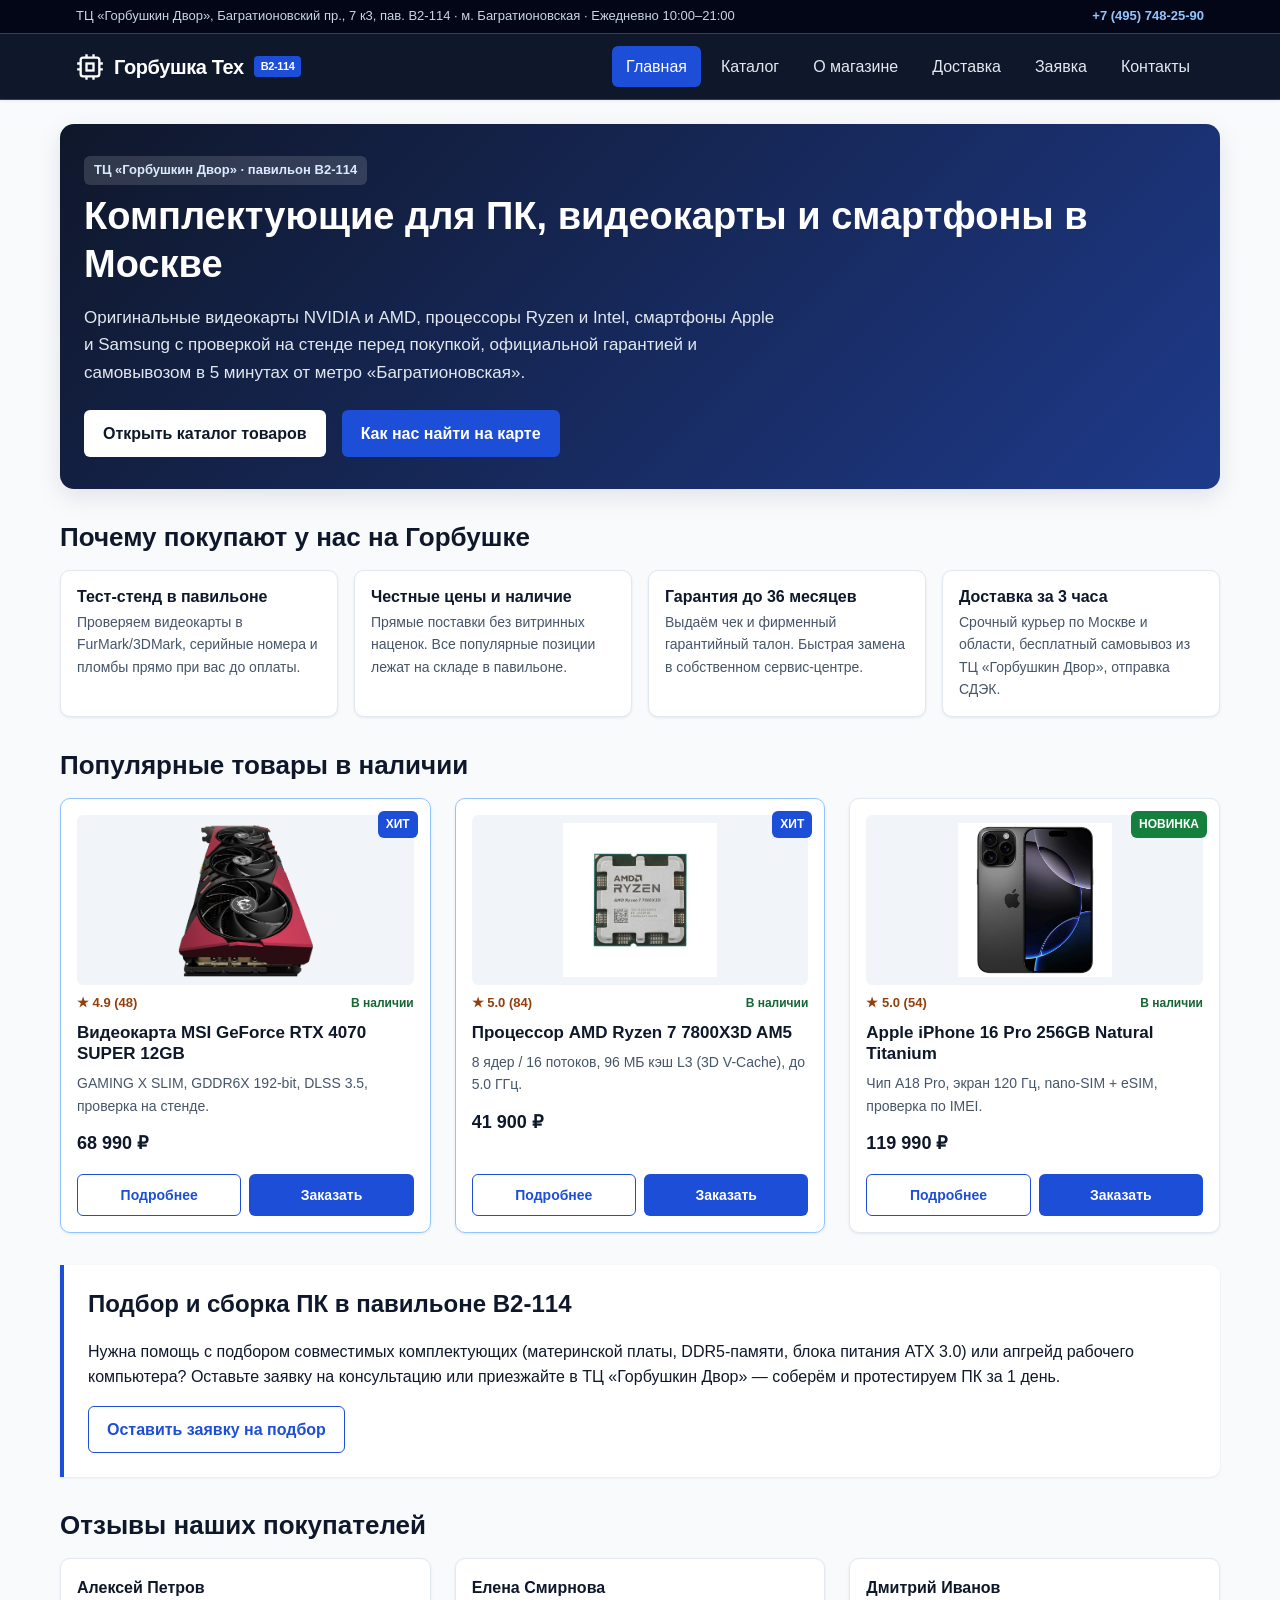
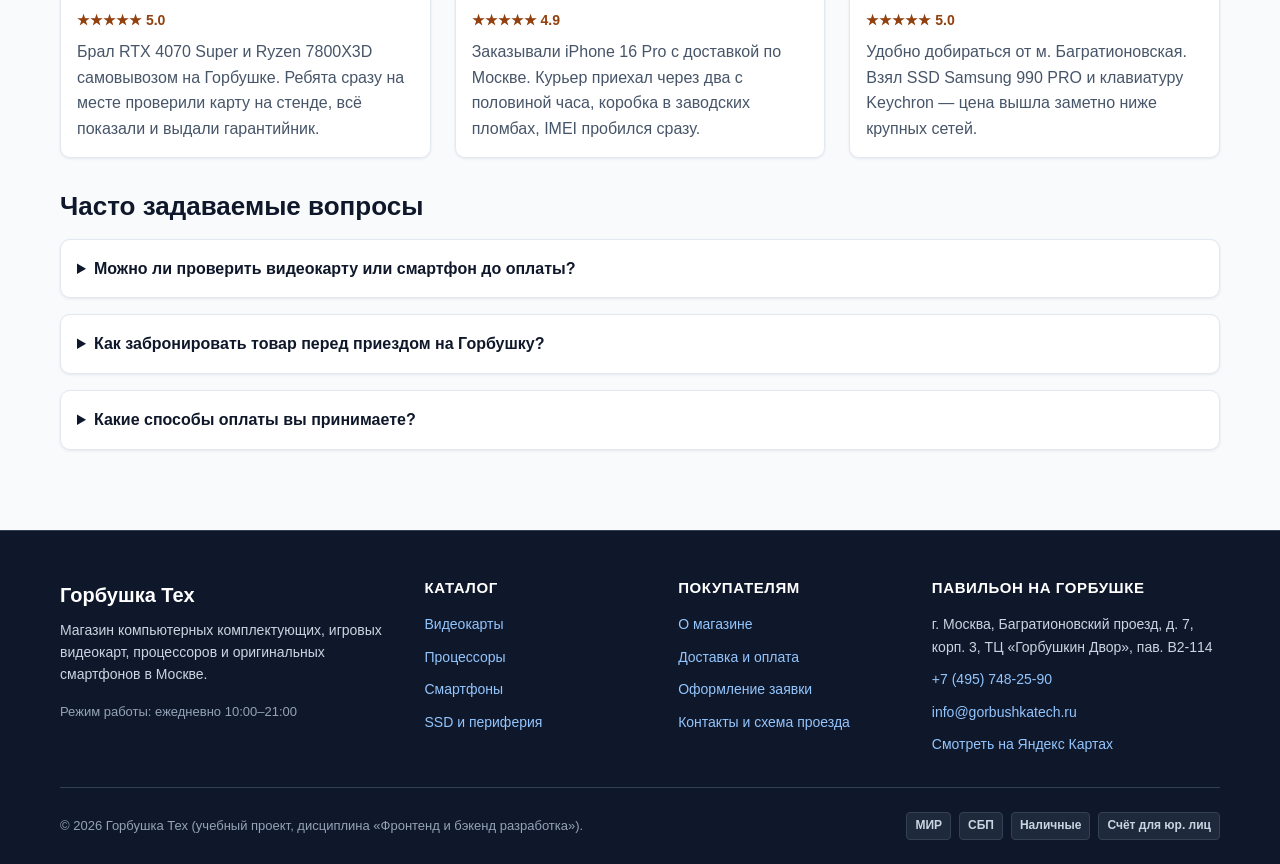
==== commit 4e159ac8: "pr12 - pr13" ====
--- a/index.html
+++ b/index.html
@@ -3,33 +3,86 @@
   <head>
     <meta charset="UTF-8" />
     <meta name="viewport" content="width=device-width, initial-scale=1.0" />
-    <title>Учебный интернет-магазин</title>
+    <meta
+      name="description"
+      content="Горбушка Тех — магазин компьютерных комплектующих, видеокарт, процессоров и смартфонов в ТЦ «Горбушкин Двор», Москва."
+    />
+    <title>Горбушка Тех — магазин техники, комплектующих и смартфонов</title>
     <link rel="stylesheet" href="css/styles.css" />
     <script src="js/main.js" defer></script>
 
     <meta property="og:type" content="website" />
-    <meta property="og:title" content="Учебный интернет-магазин" />
+    <meta
+      property="og:title"
+      content="Горбушка Тех — магазин техники в ТЦ «Горбушкин Двор»"
+    />
     <meta
       property="og:description"
-      content="Учебный frontend-проект интернет-магазина."
+      content="Видеокарты, процессоры, смартфоны и периферия в наличии с проверкой и гарантией."
     />
     <meta
       property="og:image"
-      content="https://username.github.io/kr1-html-css-shop/images/preview.png"
+      content="https://showi77.github.io/kr1-html-css-shop/images/preview.png"
     />
   </head>
 
-  <body>
+  <body id="top">
+    <a class="skip-link" href="#main-content">
+      Перейти к основному содержимому
+    </a>
+
     <header class="site-header">
+      <div class="top-bar">
+        <div class="top-bar__inner">
+          <span>
+            ТЦ «Горбушкин Двор», Багратионовский пр., 7 к3, пав. B2-114 · м.
+            Багратионовская · Ежедневно 10:00–21:00
+          </span>
+          <a class="top-bar__phone" href="tel:+74957482590">
+            +7 (495) 748-25-90
+          </a>
+        </div>
+      </div>
+
       <div class="site-header__inner">
-        <a class="site-header__logo" href="index.html">ShopProject</a>
-
-        <nav class="site-nav" aria-label="Основная навигация">
+        <a class="site-header__logo" href="index.html">
+          <svg
+            width="28"
+            height="28"
+            viewBox="0 0 24 24"
+            fill="none"
+            stroke="currentColor"
+            stroke-width="2"
+            aria-hidden="true"
+            focusable="false"
+          >
+            <rect x="4" y="4" width="16" height="16" rx="2" />
+            <rect x="9" y="9" width="6" height="6" />
+            <path
+              d="M9 1v3M15 1v3M9 20v3M15 20v3M20 9h3M20 14h3M1 9h3M1 14h3"
+            />
+          </svg>
+          <span>Горбушка Тех</span>
+          <span class="site-header__logo-badge">B2-114</span>
+        </a>
+
+        <button
+          class="nav-toggle"
+          id="nav-toggle"
+          type="button"
+          aria-expanded="false"
+          aria-controls="site-nav"
+        >
+          Меню
+        </button>
+
+        <nav class="site-nav" id="site-nav" aria-label="Основная навигация">
           <ul class="site-nav__list">
             <li class="site-nav__item">
               <a
                 class="site-nav__link site-nav__link--active"
                 href="index.html"
+                aria-current="page"
               >
                 Главная
               </a>
@@ -38,144 +91,254 @@
               <a class="site-nav__link" href="catalog.html">Каталог</a>
             </li>
             <li class="site-nav__item">
-              <a class="site-nav__link" href="contacts.html">Контакты</a>
+              <a class="site-nav__link" href="about.html">О магазине</a>
             </li>
             <li class="site-nav__item">
-              <a class="site-nav__link" href="index.html#advantages">
-                Преимущества
-              </a>
+              <a class="site-nav__link" href="delivery.html">Доставка</a>
             </li>
             <li class="site-nav__item">
-              <a class="site-nav__link" href="index.html#popular">
-                Популярные товары
-              </a>
+              <a class="site-nav__link" href="order.html">Заявка</a>
             </li>
             <li class="site-nav__item">
-              <a class="site-nav__link" href="index.html#contacts">
-                Обратная связь
-              </a>
+              <a class="site-nav__link" href="contacts.html">Контакты</a>
             </li>
           </ul>
         </nav>
       </div>
     </header>
 
-    <main>
+    <main id="main-content">
       <section class="hero">
-        <h1>Учебный интернет-магазин</h1>
+        <span class="hero__eyebrow">ТЦ «Горбушкин Двор» · павильон B2-114</span>
+        <h1>Комплектующие для ПК, видеокарты и смартфоны в Москве</h1>
         <p>
-          Это стартовая страница учебного frontend-проекта. В дальнейшем на её
-          основе будет разработан многостраничный сайт интернет-магазина или
-          каталога услуг.
+          Оригинальные видеокарты NVIDIA и AMD, процессоры Ryzen и Intel,
+          смартфоны Apple и Samsung с проверкой на стенде перед покупкой,
+          официальной гарантией и самовывозом в 5 минутах от метро
+          «Багратионовская».
         </p>
-        <a class="button" href="#popular">Перейти к товарам</a>
+        <div class="hero__actions">
+          <a class="button button--light" href="catalog.html">
+            Открыть каталог товаров
+          </a>
+          <a class="button button--primary" href="contacts.html#map">
+            Как нас найти на карте
+          </a>
+        </div>
       </section>
 
       <section class="section" id="advantages">
-        <h2>Преимущества проекта</h2>
-
-        <ul class="advantages-list">
-          <li>понятная HTML-структура;</li>
-          <li>семантические блоки страницы;</li>
-          <li>подключение внешнего CSS-файла;</li>
-          <li>подготовка к разработке многостраничного сайта.</li>
+        <h2>Почему покупают у нас на Горбушке</h2>
+
+        <ul class="advantages-grid">
+          <li class="advantage-card">
+            <h3 class="advantage-card__title">Тест-стенд в павильоне</h3>
+            <p class="advantage-card__text">
+              Проверяем видеокарты в FurMark/3DMark, серийные номера и пломбы
+              прямо при вас до оплаты.
+            </p>
+          </li>
+          <li class="advantage-card">
+            <h3 class="advantage-card__title">Честные цены и наличие</h3>
+            <p class="advantage-card__text">
+              Прямые поставки без витринных наценок. Все популярные позиции
+              лежат на складе в павильоне.
+            </p>
+          </li>
+          <li class="advantage-card">
+            <h3 class="advantage-card__title">Гарантия до 36 месяцев</h3>
+            <p class="advantage-card__text">
+              Выдаём чек и фирменный гарантийный талон. Быстрая замена в
+              собственном сервис-центре.
+            </p>
+          </li>
+          <li class="advantage-card">
+            <h3 class="advantage-card__title">Доставка за 3 часа</h3>
+            <p class="advantage-card__text">
+              Срочный курьер по Москве и области, бесплатный самовывоз из ТЦ
+              «Горбушкин Двор», отправка СДЭК.
+            </p>
+          </li>
         </ul>
       </section>
 
       <section class="section" id="popular">
-        <h2>Популярные товары</h2>
+        <h2>Популярные товары в наличии</h2>
 
         <div class="products-grid">
           <article class="product-card product-card--featured">
             <span class="product-card__badge">Хит</span>
-            <h3 class="product-card__title">Товар 1</h3>
+            <div class="product-card__image-wrap">
+              <img
+                class="product-card__image"
+                src="images/gpu-rtx4070.webp"
+                width="320"
+                height="200"
+                alt="Видеокарта MSI GeForce RTX 4070 SUPER GAMING X SLIM 12GB с системой охлаждения из трёх вентиляторов"
+              />
+            </div>
+            <div class="product-card__meta">
+              <span class="product-card__rating">
+                <span aria-hidden="true">★</span> 4.9 (48)
+              </span>
+              <span class="product-card__status">В наличии</span>
+            </div>
+            <h3 class="product-card__title">
+              Видеокарта MSI GeForce RTX 4070 SUPER 12GB
+            </h3>
             <p class="product-card__description">
-              Краткое описание учебного товара.
-            </p>
-            <p class="product-card__price">Цена: 1000 руб.</p>
-            <button
-              class="button product-card__button"
-              type="button"
-              data-product="Товар 1"
-            >
-              Заказать
-            </button>
+              GAMING X SLIM, GDDR6X 192-bit, DLSS 3.5, проверка на стенде.
+            </p>
+            <p class="product-card__price">68 990 ₽</p>
+            <div class="product-card__actions">
+              <a
+                class="button button--secondary"
+                href="product.html?id=rtx-4070-super"
+              >
+                Подробнее
+              </a>
+              <button
+                class="button button--primary product-card__button"
+                type="button"
+                data-product="Видеокарта MSI GeForce RTX 4070 SUPER GAMING X SLIM 12GB"
+              >
+                Заказать
+              </button>
+            </div>
           </article>
 
-          <article class="product-card product-card--discount">
-            <span class="product-card__badge">Скидка</span>
-            <h3 class="product-card__title">Товар 2</h3>
+          <article class="product-card product-card--featured">
+            <span class="product-card__badge">Хит</span>
+            <div class="product-card__image-wrap">
+              <img
+                class="product-card__image"
+                src="images/cpu-ryzen7.webp"
+                width="320"
+                height="200"
+                alt="Процессор AMD Ryzen 7 7800X3D для сокета AM5 с технологией 3D V-Cache"
+              />
+            </div>
+            <div class="product-card__meta">
+              <span class="product-card__rating">
+                <span aria-hidden="true">★</span> 5.0 (84)
+              </span>
+              <span class="product-card__status">В наличии</span>
+            </div>
+            <h3 class="product-card__title">
+              Процессор AMD Ryzen 7 7800X3D AM5
+            </h3>
             <p class="product-card__description">
-              Краткое описание учебного товара.
-            </p>
-            <p class="product-card__price">
-              Цена: 1300 руб.
-              <del style="color: var(--color-muted); font-size: 14px"
-                >1500 руб.</del
+              8 ядер / 16 потоков, 96 МБ кэш L3 (3D V-Cache), до 5.0 ГГц.
+            </p>
+            <p class="product-card__price">41 900 ₽</p>
+            <div class="product-card__actions">
+              <a
+                class="button button--secondary"
+                href="product.html?id=ryzen-7-7800x3d"
               >
-            </p>
-            <button
-              class="button product-card__button"
-              type="button"
-              data-product="Товар 2"
-            >
-              Заказать
-            </button>
+                Подробнее
+              </a>
+              <button
+                class="button button--primary product-card__button"
+                type="button"
+                data-product="Процессор AMD Ryzen 7 7800X3D AM5 OEM"
+              >
+                Заказать
+              </button>
+            </div>
           </article>
 
           <article class="product-card product-card--new">
             <span class="product-card__badge">Новинка</span>
-            <h3 class="product-card__title">Товар 3</h3>
+            <div class="product-card__image-wrap">
+              <img
+                class="product-card__image"
+                src="images/phone-iphone16.webp"
+                width="320"
+                height="200"
+                alt="Смартфон Apple iPhone 16 Pro 256GB в корпусе цвета Натуральный Титан с тройной камерой"
+              />
+            </div>
+            <div class="product-card__meta">
+              <span class="product-card__rating">
+                <span aria-hidden="true">★</span> 5.0 (54)
+              </span>
+              <span class="product-card__status">В наличии</span>
+            </div>
+            <h3 class="product-card__title">
+              Apple iPhone 16 Pro 256GB Natural Titanium
+            </h3>
             <p class="product-card__description">
-              Краткое описание учебного товара.
-            </p>
-            <p class="product-card__price">Цена: 2000 руб.</p>
-            <button
-              class="button product-card__button"
-              type="button"
-              data-product="Товар 3"
-            >
-              Заказать
-            </button>
+              Чип A18 Pro, экран 120 Гц, nano-SIM + eSIM, проверка по IMEI.
+            </p>
+            <p class="product-card__price">119 990 ₽</p>
+            <div class="product-card__actions">
+              <a
+                class="button button--secondary"
+                href="product.html?id=iphone-16-pro"
+              >
+                Подробнее
+              </a>
+              <button
+                class="button button--primary product-card__button"
+                type="button"
+                data-product="Смартфон Apple iPhone 16 Pro 256GB Natural Titanium"
+              >
+                Заказать
+              </button>
+            </div>
           </article>
         </div>
       </section>
 
       <aside class="aside-info">
-        <h2>Информация для студентов</h2>
+        <h2>Подбор и сборка ПК в павильоне B2-114</h2>
         <p>
-          На следующих практических занятиях этот проект будет расширяться:
-          появятся формы, модальное окно, дополнительные страницы, Flex/Grid,
-          БЭМ-структура и адаптивная версия сайта.
+          Нужна помощь с подбором совместимых комплектующих (материнской платы,
+          DDR5-памяти, блока питания ATX 3.0) или апгрейд рабочего компьютера?
+          Оставьте заявку на консультацию или приезжайте в ТЦ «Горбушкин Двор» —
+          соберём и протестируем ПК за 1 день.
         </p>
+        <a class="button button--secondary" href="order.html">
+          Оставить заявку на подбор
+        </a>
       </aside>
+
       <section class="section" id="reviews">
-        <h2>Отзывы клиентов</h2>
+        <h2>Отзывы наших покупателей</h2>
         <div class="reviews-grid">
           <article class="review-card">
             <p class="review-card__author">Алексей Петров</p>
-            <div class="review-card__rating">4.5</div>
+            <div class="review-card__rating">
+              <span aria-hidden="true">★★★★★</span> 5.0
+            </div>
             <p class="review-card__text">
-              Отличный учебный проект! Все элементы интерфейса интуитивно
-              понятные и аккуратно сверстаны.
+              Брал RTX 4070 Super и Ryzen 7800X3D самовывозом на Горбушке.
+              Ребята сразу на месте проверили карту на стенде, всё показали и
+              выдали гарантийник.
             </p>
           </article>
 
           <article class="review-card">
             <p class="review-card__author">Елена Смирнова</p>
-            <div class="review-card__rating">4.0</div>
+            <div class="review-card__rating">
+              <span aria-hidden="true">★★★★★</span> 4.9
+            </div>
             <p class="review-card__text">
-              Очень удобно оформлять заявку через модальное окно. Код
-              структурирован по БЭМ.
+              Заказывали iPhone 16 Pro с доставкой по Москве. Курьер приехал
+              через два с половиной часа, коробка в заводских пломбах, IMEI
+              пробился сразу.
             </p>
           </article>
 
           <article class="review-card">
             <p class="review-card__author">Дмитрий Иванов</p>
-            <div class="review-card__rating">5.0</div>
+            <div class="review-card__rating">
+              <span aria-hidden="true">★★★★★</span> 5.0
+            </div>
             <p class="review-card__text">
-              Понравилась сетка каталога и адаптивные фильтры. Спасибо
-              разработчикам за сайт!
+              Удобно добираться от м. Багратионовская. Взял SSD Samsung 990 PRO
+              и клавиатуру Keychron — цена вышла заметно ниже крупных сетей.
             </p>
           </article>
         </div>
@@ -185,35 +348,111 @@
         <h2>Часто задаваемые вопросы</h2>
         <div class="faq-list">
           <details class="faq-item">
-            <summary>Как оформить заказ на сайте?</summary>
+            <summary>
+              Можно ли проверить видеокарту или смартфон до оплаты?
+            </summary>
             <p>
-              Вы можете выбрать товар в каталоге или на главной странице, нажать
-              кнопку «Заказать» и заполнить форму в появившемся модальном окне.
+              Да. В нашем павильоне B2-114 в ТЦ «Горбушкин Двор» оборудован
+              тестовый стенд. Мы вскрываем коробку при вас (после проверки
+              заводских пломб и серийных номеров) и тестируем устройство перед
+              оплатой.
             </p>
           </details>
 
           <details class="faq-item">
-            <summary>Какие способы оплаты поддерживаются?</summary>
+            <summary>
+              Как забронировать товар перед приездом на Горбушку?
+            </summary>
             <p>
-              В рамках данного учебного проекта платежи не обрабатываются
-              реальным образом, форма носит демонстрационный характер.
+              Нажмите кнопку «Заказать» у любого товара или заполните форму на
+              странице «Заявка». Бронь в павильоне держится бесплатно в течение
+              24 часов с фиксацией цены.
             </p>
           </details>
 
           <details class="faq-item">
-            <summary>Как связаться с поддержкой?</summary>
+            <summary>Какие способы оплаты вы принимаете?</summary>
             <p>
-              Перейдите на страницу «Контакты» в верхнем меню, где указаны
-              телефон, электронная почта и адрес учебного проекта.
+              Принимаем наличные, оплату по СБП (QR-код), банковскими картами
+              МИР / Visa / MasterCard, а также безналичный расчёт для
+              юридических лиц.
             </p>
           </details>
         </div>
       </section>
+
+      <p
+        class="success-message"
+        id="success-message"
+        role="status"
+        aria-live="polite"
+        hidden
+      ></p>
     </main>
 
-    <footer id="contacts">
-      <p>&copy; 2026 Учебный проект. Все права защищены.</p>
-      <p>Дисциплина: Фронтенд и бэкенд разработка</p>
+    <footer class="site-footer">
+      <div class="site-footer__inner">
+        <div class="site-footer__grid">
+          <div>
+            <a class="site-footer__brand" href="index.html">Горбушка Тех</a>
+            <p class="site-footer__desc">
+              Магазин компьютерных комплектующих, игровых видеокарт, процессоров
+              и оригинальных смартфонов в Москве.
+            </p>
+            <p class="site-footer__hours">
+              Режим работы: ежедневно 10:00–21:00
+            </p>
+          </div>
+
+          <div>
+            <h2 class="site-footer__heading">Каталог</h2>
+            <ul class="site-footer__list">
+              <li><a href="catalog.html?cat=gpu">Видеокарты</a></li>
+              <li><a href="catalog.html?cat=cpu">Процессоры</a></li>
+              <li><a href="catalog.html?cat=phones">Смартфоны</a></li>
+              <li>
+                <a href="catalog.html?cat=peripherals">SSD и периферия</a>
+              </li>
+            </ul>
+          </div>
+
+          <nav class="site-footer__nav" aria-label="Разделы сайта">
+            <h2 class="site-footer__heading">Покупателям</h2>
+            <ul class="site-footer__list">
+              <li><a href="about.html">О магазине</a></li>
+              <li><a href="delivery.html">Доставка и оплата</a></li>
+              <li><a href="order.html">Оформление заявки</a></li>
+              <li><a href="contacts.html">Контакты и схема проезда</a></li>
+            </ul>
+          </nav>
+
+          <div>
+            <h2 class="site-footer__heading">Павильон на Горбушке</h2>
+            <address class="site-footer__contacts">
+              <span>
+                г. Москва, Багратионовский проезд, д. 7, корп. 3, ТЦ «Горбушкин
+                Двор», пав. B2-114
+              </span>
+              <a href="tel:+74957482590">+7 (495) 748-25-90</a>
+              <a href="mailto:info@gorbushkatech.ru">info@gorbushkatech.ru</a>
+              <a href="contacts.html#map">Смотреть на Яндекс Картах</a>
+            </address>
+          </div>
+        </div>
+
+        <div class="site-footer__bottom">
+          <p>
+            &copy; 2026 Горбушка Тех (учебный проект, дисциплина «Фронтенд и
+            бэкенд разработка»).
+          </p>
+          <div class="site-footer__payments">
+            <span class="payment-badge">МИР</span>
+            <span class="payment-badge">СБП</span>
+            <span class="payment-badge">Наличные</span>
+            <span class="payment-badge">Счёт для юр. лиц</span>
+          </div>
+        </div>
+      </div>
     </footer>
 
     <dialog
@@ -222,8 +461,12 @@
       aria-labelledby="order-dialog-title"
     >
       <h2 class="order-dialog__title" id="order-dialog-title">
-        Оформление заявки
+        Оформление брони / заявки
       </h2>
+
+      <p class="order-dialog__product" id="order-dialog-product" hidden>
+        Выбранный товар: <strong id="order-dialog-product-name"></strong>
+      </p>
 
       <form
         class="order-form"
@@ -242,6 +485,7 @@
             name="name"
             type="text"
             placeholder="Введите ваше имя"
+            autocomplete="name"
             required
           />
         </div>
@@ -254,6 +498,7 @@
             name="email"
             type="email"
             placeholder="example@mail.ru"
+            autocomplete="email"
             required
           />
         </div>
@@ -267,14 +512,19 @@
             type="tel"
             inputmode="tel"
             placeholder="+7 (900) 000-00-00"
-            pattern="^\+7 \(\d{3}\) \d{3}-\d{2}-\d{2}$"
+            autocomplete="tel"
+            aria-describedby="phone-hint"
             required
           />
-          <small>Формат: +7 (900) 000-00-00</small>
+          <small class="order-form__hint" id="phone-hint">
+            Формат: +7 (900) 000-00-00
+          </small>
         </div>
 
         <div class="form-field">
-          <label class="order-form__label" for="order-date">Дата связи</label>
+          <label class="order-form__label" for="order-date">
+            Желаемая дата визита / доставки
+          </label>
           <input
             class="order-form__input"
             id="order-date"
@@ -284,22 +534,32 @@
         </div>
 
         <div class="form-field">
-          <label for="order-topic">Тема заявки</label>
-          <select id="order-topic" name="topic" required>
-            <option value="">Выберите тему</option>
-            <option value="product">Заказ товара</option>
-            <option value="consultation">Консультация</option>
-            <option value="delivery">Доставка</option>
+          <label class="order-form__label" for="order-topic">Тема заявки</label>
+          <select
+            class="order-form__select"
+            id="order-topic"
+            name="topic"
+            required
+          >
+            <option value="">Выберите способ получения</option>
+            <option value="pickup" selected>
+              Самовывоз в ТЦ «Горбушкин Двор» (пав. B2-114)
+            </option>
+            <option value="delivery">Доставка курьером / СДЭК</option>
+            <option value="consultation">Консультация и подбор</option>
           </select>
         </div>
 
         <div class="form-field">
-          <label for="order-comment">Комментарий</label>
+          <label class="order-form__label" for="order-comment">
+            Комментарий
+          </label>
           <textarea
+            class="order-form__textarea"
             id="order-comment"
             name="comment"
-            rows="4"
-            placeholder="Укажите дополнительную информацию"
+            rows="3"
+            placeholder="Нужна ли проверка на стенде или адрес доставки"
           ></textarea>
         </div>
 
@@ -311,7 +571,7 @@
               type="checkbox"
               required
             />
-            Я согласен на обработку данных
+            Я согласен на обработку персональных данных
           </label>
         </div>
 
@@ -330,8 +590,15 @@
       </form>
     </dialog>
 
-    <p class="success-message" id="success-message" hidden>
-      Форма успешно отправлена!
-    </p>
+    <a
+      href="#top"
+      class="scroll-top"
+      id="scroll-top"
+      aria-label="Вернуться в начало страницы"
+    >
+      <svg viewBox="0 0 24 24" aria-hidden="true" focusable="false">
+        <path d="M7.41 15.41L12 10.83l4.59 4.58L18 14l-6-6-6 6z" />
+      </svg>
+    </a>
   </body>
 </html>
--- a/css/styles.css
+++ b/css/styles.css
@@ -1,21 +1,35 @@
 /* ===============================
-   1. Переменные проекта
+   1. Переменные проекта (GorbushkaTech)
    =============================== */
 
 :root {
-  /* Основные цвета проекта */
-  --color-bg: #ffffff;
-  --color-text: #222222;
-  --color-muted: #666666;
-  --color-primary: #0057b8;
-  --color-primary-dark: #003f86;
-  --color-border: #dddddd;
-  --color-surface: #f7f7f7;
-  --color-surface-accent: #eef5ff;
-  --color-danger: #b00020;
-  --color-success: #168a2f;
-  --color-success-bg: #eefaf0;
+  /* Цветовая палитра (проверено по WCAG AA/AAA >= 4.5:1) */
+  --color-bg: #f8fafc;
+  --color-surface: #ffffff;
+  --color-surface-alt: #f1f5f9;
+  --color-surface-accent: #e0ecff;
+
+  --color-dark: #0f172a;
+  --color-dark-elevated: #1e293b;
+  --color-dark-border: #334155;
+
+  --color-text: #0f172a;
+  --color-muted: #475569;
   --color-white: #ffffff;
+  --color-footer-text: #cbd5e1;
+  --color-footer-link: #93c5fd;
+
+  --color-primary: #1d4ed8;
+  --color-primary-dark: #1e3a8a;
+  --color-border: #cbd5e1;
+  --color-border-light: #e2e8f0;
+
+  --color-danger: #b91c1c;
+  --color-danger-bg: #fef2f2;
+  --color-success: #15803d;
+  --color-success-text: #166534;
+  --color-success-bg: #dcfce7;
+  --color-warning-text: #92400e;
 
   /* Отступы */
   --space-xs: 4px;
@@ -23,58 +37,103 @@
   --space-md: 16px;
   --space-lg: 24px;
   --space-xl: 32px;
+  --space-2xl: 48px;
 
   /* Скругления */
   --radius-sm: 6px;
-  --radius-md: 8px;
-  --radius-lg: 12px;
-
-  /* Размеры */
-  --container-width: 1100px;
+  --radius-md: 10px;
+  --radius-lg: 14px;
+
+  /* Тени и размеры */
+  --shadow-sm: 0 1px 3px rgba(15, 23, 42, 0.08);
+  --shadow-md: 0 8px 24px rgba(15, 23, 42, 0.1);
+  --container-width: 1160px;
 }
 
 /* ===============================
    2. Базовые стили
    =============================== */
 
-* {
+*,
+*::before,
+*::after {
   box-sizing: border-box;
 }
 
+html {
+  scroll-behavior: smooth;
+}
+
 body {
   margin: 0;
-  font-family: Arial, sans-serif;
-  line-height: 1.5;
+  font-family: -apple-system, BlinkMacSystemFont, "Segoe UI", Roboto, Arial,
+    sans-serif;
+  line-height: 1.6;
   color: var(--color-text);
   background-color: var(--color-bg);
-  padding-top: 150px;
-}
-
-header,
-main,
-footer {
-  padding: var(--space-lg);
-}
-
-header {
-  background-color: var(--color-surface);
-  position: fixed;
-  top: 0;
-  left: 0;
-  width: 100%;
-  z-index: 1000;
-}
-
-footer {
-  background-color: var(--color-surface);
-}
-
-html {
-  scroll-behavior: smooth;
+  min-height: 100vh;
+  display: flex;
+  flex-direction: column;
+}
+
+main {
+  flex: 1;
+  padding: var(--space-lg) var(--space-md) var(--space-2xl);
+}
+
+img {
+  max-width: 100%;
+  height: auto;
+  display: block;
+}
+
+h1,
+h2,
+h3 {
+  line-height: 1.25;
+  color: var(--color-text);
+}
+
+section[id],
+h2[id] {
+  scroll-margin-top: 110px;
+}
+
+/* Скрытый текст только для скринридеров */
+.sr-only {
+  position: absolute;
+  width: 1px;
+  height: 1px;
+  padding: 0;
+  margin: -1px;
+  overflow: hidden;
+  clip: rect(0, 0, 0, 0);
+  white-space: nowrap;
+  border: 0;
+}
+
+/* Ссылка быстрого перехода к контенту с клавиатуры */
+.skip-link {
+  position: absolute;
+  top: -100px;
+  left: var(--space-md);
+  z-index: 2000;
+  padding: 10px 16px;
+  background-color: var(--color-primary);
+  color: var(--color-white);
+  font-weight: 600;
+  text-decoration: none;
+  border-radius: var(--radius-sm);
+}
+
+.skip-link:focus {
+  top: var(--space-sm);
+  outline: 3px solid var(--color-dark);
+  outline-offset: 2px;
 }
 
 /* ===============================
-   3. Общие элементы интерфейса
+   3. Общие элементы интерфейса и фокус
    =============================== */
 
 a {
@@ -85,70 +144,38 @@
   color: var(--color-primary-dark);
 }
 
-a:focus-visible {
-  outline: 2px solid var(--color-primary);
-  outline-offset: 3px;
+a:focus-visible,
+button:focus-visible,
+input:focus-visible,
+select:focus-visible,
+textarea:focus-visible,
+summary:focus-visible {
+  outline: 3px solid var(--color-primary);
+  outline-offset: 2px;
 }
 
 .button {
-  display: inline-block;
-  padding: var(--space-sm) var(--space-md);
+  display: inline-flex;
+  align-items: center;
+  justify-content: center;
+  gap: var(--space-xs);
+  min-height: 42px;
+  padding: 10px 18px;
+  font: inherit;
+  font-weight: 600;
   color: var(--color-white);
   background-color: var(--color-primary);
   text-decoration: none;
-  border: none;
+  border: 1px solid transparent;
   border-radius: var(--radius-sm);
   cursor: pointer;
+  transition: background-color 0.2s ease, border-color 0.2s ease,
+    color 0.2s ease;
 }
 
 .button:hover {
   background-color: var(--color-primary-dark);
   color: var(--color-white);
-}
-
-.button:focus-visible {
-  outline: 2px solid var(--color-primary);
-  outline-offset: 3px;
-}
-
-.button:disabled {
-  opacity: 0.6;
-  cursor: not-allowed;
-}
-
-button {
-  display: inline-block;
-  padding: var(--space-sm) var(--space-md);
-  border: none;
-  border-radius: var(--radius-sm);
-  font: inherit;
-  text-decoration: none;
-  cursor: pointer;
-}
-
-.button--primary {
-  color: var(--color-white);
-  background-color: var(--color-primary);
-}
-
-.button--primary:hover {
-  background-color: var(--color-primary-dark);
-}
-
-.button--secondary {
-  color: var(--color-primary);
-  background-color: transparent;
-  border: 1px solid var(--color-primary);
-}
-
-.button--secondary:hover {
-  color: var(--color-white);
-  background-color: var(--color-primary);
-}
-
-.button:focus-visible {
-  outline: 2px solid var(--color-primary);
-  outline-offset: 3px;
 }
 
 .button:disabled,
@@ -157,78 +184,293 @@
   cursor: not-allowed;
 }
 
-:target {
-  outline: 2px dashed var(--color-primary);
-  outline-offset: 4px;
-}
-
+.button--primary {
+  color: var(--color-white);
+  background-color: var(--color-primary);
+}
+
+.button--primary:hover {
+  background-color: var(--color-primary-dark);
+}
+
+.button--secondary {
+  color: var(--color-primary);
+  background-color: var(--color-surface);
+  border-color: var(--color-primary);
+}
+
+.button--secondary:hover {
+  color: var(--color-white);
+  background-color: var(--color-primary);
+}
+
+.button--light {
+  color: var(--color-dark);
+  background-color: var(--color-white);
+}
+
+.button--light:hover {
+  background-color: var(--color-surface-accent);
+  color: var(--color-dark);
+}
 
 /* ===============================
-   4. Компоненты страницы
+   4. Шапка и навигация
    =============================== */
+
+.site-header {
+  position: sticky;
+  top: 0;
+  z-index: 1000;
+  background-color: var(--color-dark);
+  color: var(--color-white);
+  border-bottom: 1px solid var(--color-dark-border);
+  box-shadow: var(--shadow-sm);
+}
+
+.site-header a:focus-visible,
+.site-header button:focus-visible {
+  outline-color: var(--color-footer-link);
+}
+
+.top-bar {
+  background-color: #020617;
+  border-bottom: 1px solid var(--color-dark-border);
+  font-size: 13px;
+  color: var(--color-footer-text);
+}
+
+.top-bar__inner {
+  max-width: var(--container-width);
+  margin: 0 auto;
+  padding: 6px var(--space-md);
+  display: flex;
+  flex-wrap: wrap;
+  justify-content: space-between;
+  align-items: center;
+  gap: var(--space-sm);
+}
+
+.top-bar__phone {
+  color: var(--color-footer-link);
+  font-weight: 600;
+  text-decoration: none;
+}
+
+.top-bar__phone:hover {
+  color: var(--color-white);
+  text-decoration: underline;
+}
+
+.site-header__inner {
+  max-width: var(--container-width);
+  margin: 0 auto;
+  padding: 12px var(--space-md);
+  display: flex;
+  flex-wrap: wrap;
+  align-items: center;
+  justify-content: space-between;
+  gap: var(--space-md);
+}
+
+.site-header__logo {
+  display: inline-flex;
+  align-items: center;
+  gap: 10px;
+  font-size: 20px;
+  font-weight: 700;
+  letter-spacing: -0.02em;
+  color: var(--color-white);
+  text-decoration: none;
+}
+
+.site-header__logo:hover {
+  color: var(--color-footer-link);
+}
+
+.site-header__logo-badge {
+  font-size: 11px;
+  font-weight: 700;
+  text-transform: uppercase;
+  padding: 2px 7px;
+  border-radius: 4px;
+  background-color: var(--color-primary);
+  color: var(--color-white);
+}
+
+.nav-toggle {
+  display: none;
+  align-items: center;
+  gap: 6px;
+  padding: 8px 12px;
+  min-height: 40px;
+  background-color: var(--color-dark-elevated);
+  color: var(--color-white);
+  border: 1px solid var(--color-dark-border);
+  border-radius: var(--radius-sm);
+  font: inherit;
+  font-weight: 600;
+  cursor: pointer;
+}
+
+.site-nav__list {
+  display: flex;
+  flex-wrap: wrap;
+  align-items: center;
+  gap: 6px;
+  padding: 0;
+  margin: 0;
+  list-style: none;
+}
+
+.site-nav__link {
+  display: inline-block;
+  padding: 8px 14px;
+  color: #e2e8f0;
+  text-decoration: none;
+  font-weight: 500;
+  border-radius: var(--radius-sm);
+  transition: background-color 0.2s ease, color 0.2s ease;
+}
+
+.site-nav__link:hover {
+  color: var(--color-white);
+  background-color: var(--color-dark-elevated);
+}
+
+.site-nav__link--active {
+  color: var(--color-white);
+  background-color: var(--color-primary);
+}
+
+/* Хлебные крошки */
+.breadcrumbs {
+  max-width: var(--container-width);
+  margin: 0 auto var(--space-md);
+  font-size: 14px;
+  color: var(--color-muted);
+}
+
+.breadcrumbs__link {
+  color: var(--color-primary);
+  text-decoration: none;
+}
+
+.breadcrumbs__link:hover {
+  text-decoration: underline;
+}
+
+.breadcrumbs__current::before {
+  content: " / ";
+  color: var(--color-muted);
+}
+
+/* ===============================
+   5. Основные секции и Hero
+   =============================== */
+
+.section {
+  max-width: var(--container-width);
+  margin: 0 auto var(--space-xl);
+}
+
+.section h2 {
+  margin-top: 0;
+  margin-bottom: var(--space-md);
+  font-size: 26px;
+}
 
 .hero {
   max-width: var(--container-width);
   margin: 0 auto var(--space-xl);
   padding: var(--space-xl) var(--space-lg);
-  background-color: var(--color-surface-accent);
+  background: linear-gradient(135deg, #0f172a 0%, #1e3a8a 100%);
+  color: var(--color-white);
   border-radius: var(--radius-lg);
-}
-
-.section {
+  box-shadow: var(--shadow-md);
+}
+
+.hero__eyebrow {
+  display: inline-block;
+  margin-bottom: var(--space-sm);
+  padding: 4px 10px;
+  border-radius: var(--radius-sm);
+  background-color: rgba(255, 255, 255, 0.14);
+  color: #dbeafe;
+  font-size: 13px;
+  font-weight: 600;
+}
+
+.hero h1 {
+  margin: 0 0 var(--space-md);
+  font-size: clamp(26px, 3.6vw, 38px);
+  color: var(--color-white);
+}
+
+.hero p {
+  max-width: 700px;
+  margin: 0 0 var(--space-lg);
+  color: #e2e8f0;
+  font-size: 17px;
+}
+
+.hero__actions {
+  display: flex;
+  flex-wrap: wrap;
+  gap: var(--space-md);
+}
+
+.hero a:focus-visible {
+  outline-color: var(--color-white);
+}
+
+.advantages-grid {
+  display: grid;
+  grid-template-columns: repeat(4, 1fr);
+  gap: var(--space-md);
+  padding: 0;
+  margin: 0;
+  list-style: none;
+}
+
+.advantage-card {
+  padding: var(--space-md);
+  background-color: var(--color-surface);
+  border: 1px solid var(--color-border-light);
+  border-radius: var(--radius-md);
+  box-shadow: var(--shadow-sm);
+}
+
+.advantage-card__title {
+  margin: 0 0 var(--space-xs);
+  font-size: 16px;
+  font-weight: 700;
+  color: var(--color-text);
+}
+
+.advantage-card__text {
+  margin: 0;
+  font-size: 14px;
+  color: var(--color-muted);
+}
+
+.aside-info {
   max-width: var(--container-width);
   margin: 0 auto var(--space-xl);
-}
-
-.section h2 {
+  padding: var(--space-lg);
+  border-left: 4px solid var(--color-primary);
+  border-radius: 0 var(--radius-md) var(--radius-md) 0;
+  background-color: var(--color-surface);
+  box-shadow: var(--shadow-sm);
+}
+
+.aside-info h2 {
   margin-top: 0;
 }
 
-.product-card {
-  display: flex;
-  flex-direction: column;
-  gap: var(--space-sm);
-  padding: var(--space-md);
-  border: 1px solid var(--color-border);
-  border-radius: var(--radius-md);
-  background-color: var(--color-bg);
-}
-
-.product-card:hover {
-  border-color: var(--color-primary);
-}
-
-.product-card--featured {
-  border-color: var(--color-primary);
-}
-
-.product-card--discount {
-  border-color: var(--color-danger);
-}
-
-.product-card__title {
-  margin: 0;
-  color: var(--color-text);
-}
-
-.product-card__description {
-  margin: 0;
-  color: var(--color-muted);
-}
-
-.product-card__price {
-  margin: 0;
-  font-weight: 700;
-}
-
-.product-card--discount .product-card__price {
-  color: var(--color-danger);
-}
-
-.product-card__button {
-  margin-top: auto;
-  align-self: flex-start;
-}
+/* ===============================
+   6. Карточки и сетка товаров
+   =============================== */
 
 .products-grid {
   display: grid;
@@ -236,25 +478,201 @@
   gap: var(--space-lg);
 }
 
+.product-card {
+  position: relative;
+  display: flex;
+  flex-direction: column;
+  gap: var(--space-sm);
+  padding: var(--space-md);
+  background-color: var(--color-surface);
+  border: 1px solid var(--color-border-light);
+  border-radius: var(--radius-md);
+  box-shadow: var(--shadow-sm);
+  transition: border-color 0.2s ease, box-shadow 0.2s ease;
+}
+
+.product-card:hover {
+  border-color: var(--color-primary);
+  box-shadow: var(--shadow-md);
+}
+
+.product-card--featured {
+  border-color: #93c5fd;
+}
+
+.product-card--discount {
+  border-color: #fca5a5;
+}
+
+.product-card__badge {
+  position: absolute;
+  top: 12px;
+  right: 12px;
+  z-index: 2;
+  padding: 4px 8px;
+  color: var(--color-white);
+  background-color: var(--color-primary);
+  border-radius: var(--radius-sm);
+  font-size: 12px;
+  font-weight: 700;
+  text-transform: uppercase;
+}
+
+.product-card--featured .product-card__badge {
+  background-color: var(--color-primary);
+}
+
+.product-card--discount .product-card__badge {
+  background-color: var(--color-danger);
+}
+
+.product-card--new .product-card__badge {
+  background-color: var(--color-success);
+}
+
+.product-card__image-wrap {
+  height: 170px;
+  padding: var(--space-sm);
+  background-color: var(--color-surface-alt);
+  border-radius: var(--radius-sm);
+  display: flex;
+  align-items: center;
+  justify-content: center;
+  overflow: hidden;
+}
+
+.product-card__image {
+  max-height: 100%;
+  width: auto;
+  object-fit: contain;
+}
+
+.product-card__meta {
+  display: flex;
+  justify-content: space-between;
+  align-items: center;
+  gap: var(--space-sm);
+  font-size: 13px;
+  color: var(--color-muted);
+}
+
+.product-card__rating {
+  color: var(--color-warning-text);
+  font-weight: 700;
+}
+
+.product-card__status {
+  color: var(--color-success-text);
+  font-size: 12px;
+  font-weight: 700;
+}
+
+.product-card__title {
+  margin: 0;
+  font-size: 17px;
+  color: var(--color-text);
+}
+
+.product-card__description {
+  margin: 0;
+  font-size: 14px;
+  color: var(--color-muted);
+}
+
+.product-card__price {
+  margin: var(--space-xs) 0 0;
+  font-size: 18px;
+  font-weight: 700;
+  color: var(--color-text);
+}
+
+.product-card--discount .product-card__price {
+  color: var(--color-danger);
+}
+
+.product-card__old-price {
+  color: var(--color-muted);
+  font-size: 14px;
+  font-weight: 400;
+  margin-left: 6px;
+}
+
+.product-card__actions {
+  display: flex;
+  gap: var(--space-sm);
+  margin-top: auto;
+  padding-top: var(--space-sm);
+}
+
+.product-card__actions .button {
+  flex: 1;
+  padding: 8px 10px;
+  font-size: 14px;
+}
+
+/* ===============================
+   7. Каталог и фильтры
+   =============================== */
+
+.catalog-header {
+  max-width: var(--container-width);
+  margin: 0 auto var(--space-lg);
+}
+
+.catalog-header__title {
+  margin: 0 0 var(--space-xs);
+  font-size: 32px;
+}
+
+.catalog-header__desc {
+  margin: 0;
+  color: var(--color-muted);
+}
+
 .catalog-layout {
   max-width: var(--container-width);
   margin: 0 auto var(--space-xl);
   display: grid;
-  grid-template-columns: 260px 1fr;
+  grid-template-columns: 270px 1fr;
   grid-template-areas: "filters products";
   gap: var(--space-lg);
+  align-items: start;
 }
 
 .catalog-filters {
   grid-area: filters;
   padding: var(--space-md);
-  border: 1px solid var(--color-border);
+  border: 1px solid var(--color-border-light);
   border-radius: var(--radius-md);
   background-color: var(--color-surface);
+  box-shadow: var(--shadow-sm);
+  position: sticky;
+  top: 112px;
+}
+
+.catalog-filters h2 {
+  margin: 0 0 var(--space-md);
+  font-size: 20px;
 }
 
 .catalog-products {
   grid-area: products;
+}
+
+.catalog-results-info {
+  margin: 0 0 var(--space-md);
+  font-size: 14px;
+  font-weight: 600;
+  color: var(--color-muted);
+}
+
+.catalog-empty {
+  padding: var(--space-xl);
+  text-align: center;
+  background-color: var(--color-surface);
+  border: 1px dashed var(--color-border);
+  border-radius: var(--radius-md);
+  color: var(--color-muted);
 }
 
 .filters-form {
@@ -264,138 +682,431 @@
 
 .filters-form fieldset {
   margin: 0;
-  padding: var(--space-md);
-  border: 1px solid var(--color-border);
+  padding: 12px var(--space-md);
+  border: 1px solid var(--color-border-light);
   border-radius: var(--radius-sm);
 }
 
 .filters-form legend {
   font-weight: 700;
+  padding: 0 4px;
 }
 
 .filters-form label {
-  display: block;
+  display: flex;
+  align-items: center;
+  gap: 8px;
   margin-bottom: var(--space-sm);
+  cursor: pointer;
+  font-size: 14px;
+}
+
+.filters-form label:last-child {
+  margin-bottom: 0;
+}
+
+.filters-form__price-label {
+  display: block !important;
+  margin-bottom: 4px !important;
+  font-weight: 600;
 }
 
 .filters-form input[type="number"] {
   width: 100%;
   padding: 8px 10px;
+  margin-bottom: var(--space-sm);
   border: 1px solid var(--color-border);
   border-radius: var(--radius-sm);
   font: inherit;
 }
 
-.aside-info {
+.filters-form__actions {
+  display: grid;
+  gap: var(--space-sm);
+}
+
+/* ===============================
+   8. Отзывы и FAQ
+   =============================== */
+
+.reviews-grid {
+  display: grid;
+  grid-template-columns: repeat(auto-fit, minmax(280px, 1fr));
+  gap: var(--space-lg);
+}
+
+.review-card {
+  padding: var(--space-md);
+  border: 1px solid var(--color-border-light);
+  border-radius: var(--radius-md);
+  background-color: var(--color-surface);
+  box-shadow: var(--shadow-sm);
+  display: flex;
+  flex-direction: column;
+  gap: var(--space-sm);
+}
+
+.review-card__author {
+  font-weight: 700;
+  color: var(--color-text);
+  margin: 0;
+}
+
+.review-card__rating {
+  color: var(--color-warning-text);
+  font-size: 14px;
+  font-weight: 700;
+}
+
+.review-card__text {
+  margin: 0;
+  color: var(--color-muted);
+}
+
+.faq-list {
+  display: grid;
+  gap: var(--space-md);
+}
+
+.faq-item {
+  border: 1px solid var(--color-border-light);
+  border-radius: var(--radius-md);
+  background-color: var(--color-surface);
+  padding: var(--space-md);
+  box-shadow: var(--shadow-sm);
+}
+
+.faq-item summary {
+  font-weight: 700;
+  cursor: pointer;
+  color: var(--color-text);
+}
+
+.faq-item summary:hover {
+  color: var(--color-primary);
+}
+
+.faq-item p {
+  margin: var(--space-sm) 0 0;
+  color: var(--color-muted);
+}
+
+/* ===============================
+   9. Детальная карточка товара (product.html)
+   =============================== */
+
+.product-detail {
   max-width: var(--container-width);
   margin: 0 auto var(--space-xl);
+}
+
+.product-detail__layout {
+  display: grid;
+  grid-template-columns: 1fr 1.2fr;
+  gap: var(--space-xl);
+  margin-bottom: var(--space-xl);
+}
+
+.product-gallery__main {
+  position: relative;
+  height: 360px;
+  background-color: var(--color-surface);
+  border-radius: var(--radius-lg);
+  border: 1px solid var(--color-border-light);
+  box-shadow: var(--shadow-sm);
+  display: flex;
+  align-items: center;
+  justify-content: center;
+  padding: var(--space-lg);
+  overflow: hidden;
+}
+
+.product-gallery__main-img {
+  max-width: 100%;
+  max-height: 100%;
+  width: auto;
+  height: auto;
+  object-fit: contain;
+}
+
+.product-info {
+  display: flex;
+  flex-direction: column;
+  gap: var(--space-md);
+}
+
+.product-info__header {
+  border-bottom: 1px solid var(--color-border-light);
+  padding-bottom: var(--space-md);
+}
+
+.product-info__sku {
+  font-size: 13px;
+  color: var(--color-muted);
+}
+
+.product-info__title {
+  margin: var(--space-xs) 0 var(--space-sm);
+  font-size: 28px;
+}
+
+.product-info__meta {
+  display: flex;
+  flex-wrap: wrap;
+  align-items: center;
+  gap: var(--space-lg);
+  font-size: 14px;
+}
+
+.product-info__price-box {
+  display: flex;
+  flex-wrap: wrap;
+  align-items: baseline;
+  gap: var(--space-md);
   padding: var(--space-md);
-  border-left: 4px solid var(--color-primary);
-  background-color: var(--color-surface);
-}
-
-.site-header {
-  background-color: var(--color-surface);
+  background-color: var(--color-surface);
+  border: 1px solid var(--color-border-light);
+  border-radius: var(--radius-md);
+}
+
+.product-info__price {
+  font-size: 30px;
+  font-weight: 700;
+  color: var(--color-primary-dark);
+}
+
+.product-info__old-price {
+  font-size: 18px;
+  color: var(--color-muted);
+}
+
+.product-info__badge-discount {
+  background-color: var(--color-danger);
+  color: var(--color-white);
+  padding: 3px 8px;
+  font-size: 13px;
+  font-weight: 700;
+  border-radius: var(--radius-sm);
+}
+
+.product-info__advantages {
+  list-style: none;
+  padding: 0;
+  margin: 0;
+  display: grid;
+  gap: 6px;
+  font-size: 14px;
+  color: var(--color-muted);
+}
+
+.product-info__actions {
+  display: flex;
+  flex-wrap: wrap;
+  gap: var(--space-md);
+  margin-top: var(--space-xs);
+}
+
+.product-specs-table {
+  width: 100%;
+  border-collapse: collapse;
+  background-color: var(--color-surface);
+  border: 1px solid var(--color-border-light);
+  border-radius: var(--radius-md);
+  overflow: hidden;
+}
+
+.product-specs-table th,
+.product-specs-table td {
+  padding: 12px 16px;
+  text-align: left;
+  border-bottom: 1px solid var(--color-border-light);
+}
+
+.product-specs-table tr:nth-child(even) {
+  background-color: var(--color-surface-alt);
+}
+
+.product-specs-table th {
+  width: 40%;
+  color: var(--color-muted);
+  font-weight: 500;
+}
+
+.product-specs-table td {
+  font-weight: 600;
+  color: var(--color-text);
+}
+
+/* ===============================
+   10. О нас, Доставка и Контакты (Яндекс Карты)
+   =============================== */
+
+.stats-grid {
+  display: grid;
+  grid-template-columns: repeat(4, 1fr);
+  gap: var(--space-lg);
+  margin: var(--space-xl) 0;
+}
+
+.stat-card {
+  padding: var(--space-lg);
+  text-align: center;
+  background-color: var(--color-surface);
+  border-radius: var(--radius-lg);
+  border: 1px solid var(--color-border-light);
+  box-shadow: var(--shadow-sm);
+}
+
+.stat-card__number {
+  font-size: 32px;
+  font-weight: 700;
+  color: var(--color-primary);
+  margin-bottom: var(--space-xs);
+}
+
+.stat-card__label {
+  color: var(--color-muted);
+  font-size: 14px;
+}
+
+.delivery-options-grid,
+.contacts-grid {
+  display: grid;
+  grid-template-columns: repeat(3, 1fr);
+  gap: var(--space-lg);
+  margin: var(--space-lg) 0;
+}
+
+.delivery-option,
+.contact-card {
+  padding: var(--space-lg);
+  background-color: var(--color-surface);
+  border: 1px solid var(--color-border-light);
+  border-radius: var(--radius-md);
+  box-shadow: var(--shadow-sm);
+  display: flex;
+  flex-direction: column;
+  gap: var(--space-sm);
+}
+
+.contact-card h2 {
+  margin: 0;
+  font-size: 18px;
+}
+
+.contact-card p {
+  margin: 0;
+  color: var(--color-muted);
+}
+
+.delivery-option__badge {
+  align-self: flex-start;
+  padding: 4px 8px;
+  border-radius: var(--radius-sm);
+  font-size: 12px;
+  font-weight: 700;
+  background-color: var(--color-surface-accent);
+  color: var(--color-primary-dark);
+}
+
+.map-container {
+  position: relative;
+  width: 100%;
+  border-radius: var(--radius-lg);
+  overflow: hidden;
+  border: 1px solid var(--color-border);
+  background-color: var(--color-surface-alt);
+  box-shadow: var(--shadow-sm);
+}
+
+.map-container__iframe {
+  display: block;
+  width: 100%;
+  height: 430px;
+  border: 0;
+}
+
+.map-container__caption {
+  display: flex;
+  flex-wrap: wrap;
   justify-content: space-between;
-  gap: 20px;
-}
-
-.site-header__inner {
-  max-width: var(--container-width);
-  margin: 0 auto;
-  padding: var(--space-lg);
-  display: flex;
   align-items: center;
-  justify-content: space-between;
-  gap: 20px;
-}
-
-.site-header__logo {
-  font-weight: 700;
-  color: var(--color-text);
-  text-decoration: none;
-}
-
-.site-nav__list {
-  display: flex;
-  flex-wrap: wrap;
-  justify-content: center;
-  align-items: center;
-  gap: var(--space-md);
-  padding: 0;
-  margin: var(--space-md) 0 0;
-  list-style: none;
-}
-
-.site-nav__link {
-  display: inline-block;
-  padding: var(--space-sm) var(--space-md);
-  color: var(--color-primary);
-  text-decoration: none;
-  border-radius: var(--radius-sm);
-}
-
-.site-nav__link:hover {
-  color: var(--color-white);
-  background-color: var(--color-primary);
-}
-
-.site-nav__link:focus-visible {
-  outline: 2px solid var(--color-primary);
-  outline-offset: 3px;
-}
-
-.site-nav__link--active {
-  color: var(--color-white);
-  background-color: var(--color-primary);
-}
-
-.breadcrumbs {
-  max-width: var(--container-width);
-  margin: 0 auto var(--space-md);
-  font-size: 14px;
-  color: var(--color-muted);
-}
-
-.breadcrumbs__link {
-  color: var(--color-primary);
-}
-
-.breadcrumbs__current::before {
-  content: " / ";
-  color: var(--color-muted);
+  gap: var(--space-sm);
+  padding: 12px var(--space-md);
+  background-color: var(--color-surface);
+  border-top: 1px solid var(--color-border-light);
+  font-size: 14px;
 }
 
 /* ===============================
-   5. Форма и модальное окно
+   11. Формы и модальное окно
    =============================== */
 
 .order-dialog {
   width: min(100% - 32px, 560px);
   padding: var(--space-lg);
-  border: none;
+  border: 1px solid var(--color-border);
   border-radius: var(--radius-lg);
+  background-color: var(--color-surface);
+  color: var(--color-text);
+  box-shadow: var(--shadow-md);
 }
 
 .order-dialog::backdrop {
-  background-color: rgba(0, 0, 0, 0.5);
+  background-color: rgba(15, 23, 42, 0.6);
 }
 
 .order-dialog__title {
-  margin-top: 0;
-}
-
+  margin: 0 0 var(--space-sm);
+}
+
+.order-dialog__product {
+  margin: 0 0 var(--space-md);
+  padding: 8px 12px;
+  background-color: var(--color-surface-accent);
+  color: var(--color-primary-dark);
+  border-radius: var(--radius-sm);
+  font-size: 14px;
+}
+
+.order-card-wrapper {
+  max-width: 640px;
+  margin: 0 auto;
+}
+
+.order-form--card {
+  background-color: var(--color-surface);
+  padding: var(--space-lg);
+  border-radius: var(--radius-lg);
+  border: 1px solid var(--color-border-light);
+  box-shadow: var(--shadow-sm);
+}
+
+.order-form__field,
 .form-field {
-  margin-bottom: var(--space-md);
-}
-
-.order-form__field {
   margin-bottom: var(--space-md);
 }
 
 .order-form__label {
   display: block;
   margin-bottom: var(--space-xs);
+  font-weight: 600;
+  font-size: 14px;
+}
+
+.order-form__hint {
+  display: block;
+  margin-top: 4px;
+  font-size: 12px;
+  color: var(--color-muted);
+}
+
+.order-form__error {
+  display: block;
+  margin-top: 4px;
+  font-size: 13px;
+  font-weight: 600;
+  color: var(--color-danger);
 }
 
 .order-form__input,
@@ -406,6 +1117,8 @@
   border: 1px solid var(--color-border);
   border-radius: var(--radius-sm);
   font: inherit;
+  color: var(--color-text);
+  background-color: var(--color-surface);
 }
 
 .order-form__input:hover,
@@ -414,137 +1127,286 @@
   border-color: var(--color-primary);
 }
 
-.order-form__input:focus-visible,
-.order-form__select:focus-visible,
-.order-form__textarea:focus-visible {
-  outline: 2px solid var(--color-primary);
-  outline-offset: 3px;
+.form-field--checkbox label {
+  display: flex;
+  align-items: flex-start;
+  gap: 8px;
+  font-size: 14px;
+  cursor: pointer;
+}
+
+.form-field--checkbox input[type="checkbox"] {
+  margin-top: 4px;
+  width: 16px;
+  height: 16px;
+  flex-shrink: 0;
 }
 
 .order-form__actions {
   display: flex;
+  flex-wrap: wrap;
   gap: var(--space-md);
   margin-top: var(--space-lg);
 }
 
 [aria-invalid="true"] {
-  border-color: var(--color-danger);
+  border-color: var(--color-danger) !important;
+  background-color: var(--color-danger-bg);
 }
 
 .success-message {
   max-width: var(--container-width);
-  margin: var(--space-lg) auto;
+  margin: var(--space-lg) auto 0;
   padding: var(--space-md);
   border-left: 4px solid var(--color-success);
+  border-radius: 0 var(--radius-sm) var(--radius-sm) 0;
   background-color: var(--color-success-bg);
+  color: #14532d;
+  font-weight: 600;
 }
 
 /* ===============================
-   6. Дополнительные компоненты и модификаторы
+   12. Профессиональный футер (site-footer)
    =============================== */
 
-/* Sticky-фильтр для каталога */
-.catalog-filters {
-  grid-area: filters;
-  padding: var(--space-md);
-  border: 1px solid var(--color-border);
-  border-radius: var(--radius-md);
-  background-color: var(--color-surface);
-  position: sticky;
-  top: 170px; /* Отступ с учетом фиксированного хедера (150px + зазор) */
-  align-self: start;
-}
-
-/* Модификаторы и бейджи для карточек товаров */
-.product-card {
-  position: relative;
-  min-width: 200px;
-  min-height: 100px; /* Обязательно для абсолютного позиционирования бейджа */
-}
-
-.product-card__badge {
-  position: absolute;
-  top: var(--space-sm);
-  right: var(--space-sm);
-  padding: 4px 8px;
-  color: var(--color-white);
-  border-radius: var(--radius-sm);
-  font-size: 12px;
-  font-weight: 700;
-  text-transform: uppercase;
-}
-
-.product-card--featured .product-card__badge {
-  background-color: var(--color-primary);
-}
-
-.product-card--discount .product-card__badge {
-  background-color: var(--color-danger);
-}
-
-.product-card--new .product-card__badge {
-  background-color: var(--color-success);
-}
-
-/* Сетка и карточки отзывов */
-.reviews-grid {
-  display: grid;
-  grid-template-columns: repeat(auto-fit, minmax(280px, 1fr));
-  gap: var(--space-lg);
-}
-
-.review-card {
-  padding: var(--space-md);
-  border: 1px solid var(--color-border);
-  border-radius: var(--radius-md);
-  background-color: var(--color-surface);
-  display: flex;
-  flex-direction: column;
-  gap: var(--space-sm);
-}
-
-.review-card__author {
-  font-weight: 700;
-  color: var(--color-text);
-  margin: 0;
-}
-
-.review-card__text {
-  margin: 0;
-  color: var(--color-muted);
-}
-
-.review-card__rating {
-  color: #f39c12; /* Цвет звезд рейтинга */
-  font-size: 14px;
-}
-
-/* Блок FAQ (Часто задаваемые вопросы) */
-.faq-list {
-  display: grid;
-  gap: var(--space-md);
+.site-footer {
+  background-color: var(--color-dark);
+  color: var(--color-footer-text);
+  padding: var(--space-2xl) var(--space-md) var(--space-lg);
+  margin-top: auto;
+  border-top: 1px solid var(--color-dark-border);
+}
+
+.site-footer a {
+  color: var(--color-footer-link);
+  text-decoration: none;
+}
+
+.site-footer a:hover {
+  color: var(--color-white);
+  text-decoration: underline;
+}
+
+.site-footer a:focus-visible {
+  outline-color: var(--color-footer-link);
+}
+
+.site-footer__inner {
   max-width: var(--container-width);
   margin: 0 auto;
 }
 
-.faq-item {
-  border: 1px solid var(--color-border);
-  border-radius: var(--radius-md);
-  background-color: var(--color-surface);
-  padding: var(--space-md);
-}
-
-.faq-item summary {
-  font-weight: 700;
-  cursor: pointer;
-  color: var(--color-text);
-}
-
-.faq-item summary:hover {
-  color: var(--color-primary);
-}
-
-.faq-item p {
-  margin: var(--space-sm) 0 0;
-  color: var(--color-muted);
-}+.site-footer__grid {
+  display: grid;
+  grid-template-columns: 1.5fr 1fr 1fr 1.3fr;
+  gap: var(--space-xl);
+  padding-bottom: var(--space-xl);
+  border-bottom: 1px solid var(--color-dark-border);
+}
+
+.site-footer__brand {
+  display: inline-flex;
+  align-items: center;
+  gap: 8px;
+  margin-bottom: var(--space-sm);
+  font-size: 20px;
+  font-weight: 700;
+  color: var(--color-white) !important;
+}
+
+.site-footer__desc {
+  margin: 0 0 var(--space-md);
+  font-size: 14px;
+  line-height: 1.6;
+}
+
+.site-footer__hours {
+  margin: 0;
+  font-size: 13px;
+  color: #94a3b8;
+}
+
+.site-footer__heading {
+  margin: 0 0 var(--space-md);
+  font-size: 15px;
+  font-weight: 700;
+  color: var(--color-white);
+  text-transform: uppercase;
+  letter-spacing: 0.04em;
+}
+
+.site-footer__list {
+  list-style: none;
+  padding: 0;
+  margin: 0;
+  display: grid;
+  gap: 10px;
+  font-size: 14px;
+}
+
+.site-footer__contacts {
+  display: grid;
+  gap: 10px;
+  font-size: 14px;
+  font-style: normal;
+}
+
+.site-footer__bottom {
+  padding-top: var(--space-lg);
+  display: flex;
+  flex-wrap: wrap;
+  justify-content: space-between;
+  align-items: center;
+  gap: var(--space-md);
+  font-size: 13px;
+  color: #94a3b8;
+}
+
+.site-footer__bottom p {
+  margin: 0;
+}
+
+.site-footer__payments {
+  display: flex;
+  flex-wrap: wrap;
+  gap: 8px;
+}
+
+.payment-badge {
+  padding: 3px 8px;
+  border: 1px solid var(--color-dark-border);
+  border-radius: 4px;
+  font-size: 12px;
+  font-weight: 600;
+  color: var(--color-footer-text);
+  background-color: var(--color-dark-elevated);
+}
+
+/* ===============================
+   13. Кнопка «Наверх»
+   =============================== */
+
+.scroll-top {
+  position: fixed;
+  bottom: 24px;
+  right: 24px;
+  width: 48px;
+  height: 48px;
+  background-color: var(--color-primary);
+  color: var(--color-white);
+  border: 2px solid var(--color-white);
+  border-radius: 50%;
+  display: flex;
+  align-items: center;
+  justify-content: center;
+  text-decoration: none;
+  box-shadow: 0 4px 14px rgba(15, 23, 42, 0.3);
+  opacity: 0;
+  visibility: hidden;
+  transform: translateY(16px);
+  transition: opacity 0.25s ease, visibility 0.25s ease, transform 0.25s ease,
+    background-color 0.2s ease;
+  z-index: 999;
+}
+
+.scroll-top--visible {
+  opacity: 1;
+  visibility: visible;
+  transform: translateY(0);
+}
+
+.scroll-top:hover {
+  background-color: var(--color-primary-dark);
+  color: var(--color-white);
+  transform: translateY(-2px);
+}
+
+.scroll-top svg {
+  width: 22px;
+  height: 22px;
+  fill: currentColor;
+}
+
+/* ===============================
+   14. Адаптивность (Responsive)
+   =============================== */
+
+@media (max-width: 992px) {
+  .advantages-grid,
+  .stats-grid {
+    grid-template-columns: repeat(2, 1fr);
+  }
+
+  .products-grid,
+  .delivery-options-grid,
+  .contacts-grid {
+    grid-template-columns: repeat(2, 1fr);
+  }
+
+  .catalog-layout {
+    grid-template-columns: 230px 1fr;
+  }
+
+  .site-footer__grid {
+    grid-template-columns: repeat(2, 1fr);
+  }
+}
+
+@media (max-width: 768px) {
+  .top-bar {
+    display: none;
+  }
+
+  .nav-toggle {
+    display: inline-flex;
+  }
+
+  .site-nav {
+    width: 100%;
+    display: none;
+  }
+
+  .site-nav--open {
+    display: block;
+  }
+
+  .site-nav__list {
+    flex-direction: column;
+    align-items: stretch;
+    padding-top: var(--space-sm);
+  }
+
+  .site-nav__link {
+    display: block;
+  }
+
+  .catalog-layout {
+    grid-template-columns: 1fr;
+    grid-template-areas:
+      "filters"
+      "products";
+  }
+
+  .catalog-filters {
+    position: static;
+  }
+
+  .product-detail__layout {
+    grid-template-columns: 1fr;
+  }
+}
+
+@media (max-width: 600px) {
+  .advantages-grid,
+  .stats-grid,
+  .products-grid,
+  .delivery-options-grid,
+  .contacts-grid,
+  .site-footer__grid {
+    grid-template-columns: 1fr;
+  }
+
+  .hero {
+    padding: var(--space-lg) var(--space-md);
+  }
+}
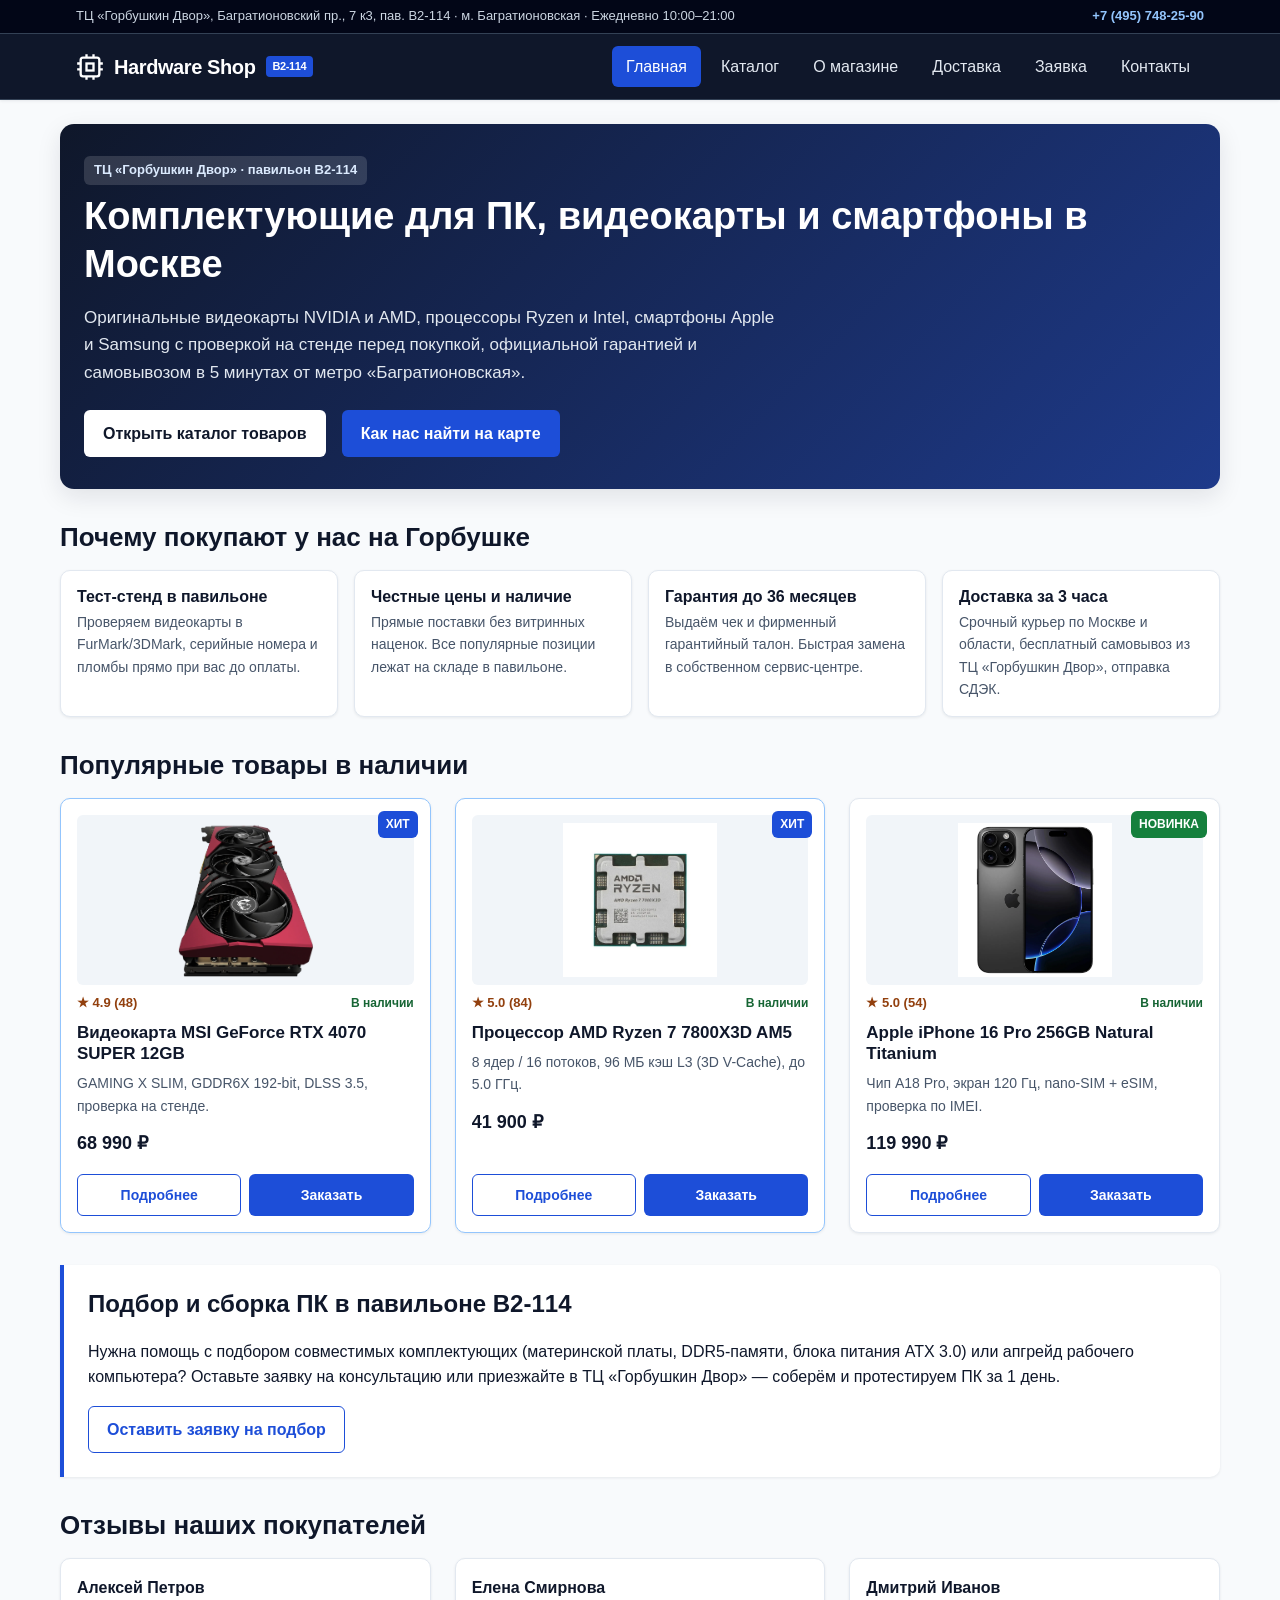
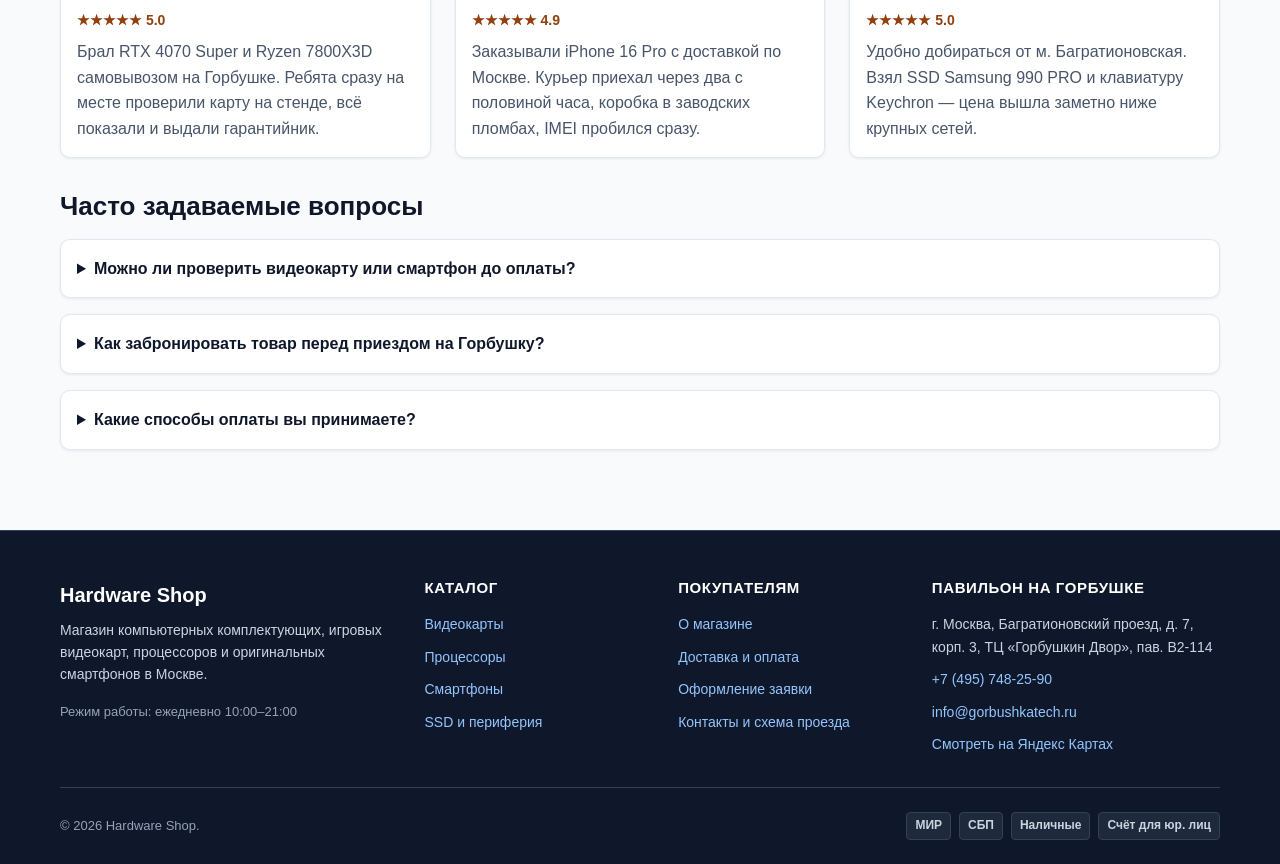
==== commit c7223001: "fix name and footer" ====
--- a/index.html
+++ b/index.html
@@ -5,16 +5,16 @@
     <meta name="viewport" content="width=device-width, initial-scale=1.0" />
     <meta
       name="description"
-      content="Горбушка Тех — магазин компьютерных комплектующих, видеокарт, процессоров и смартфонов в ТЦ «Горбушкин Двор», Москва."
+      content="Hardware Shop — магазин компьютерных комплектующих, видеокарт, процессоров и смартфонов в ТЦ «Горбушкин Двор», Москва."
     />
-    <title>Горбушка Тех — магазин техники, комплектующих и смартфонов</title>
+    <title>Hardware Shop — магазин техники, комплектующих и смартфонов</title>
     <link rel="stylesheet" href="css/styles.css" />
     <script src="js/main.js" defer></script>
 
     <meta property="og:type" content="website" />
     <meta
       property="og:title"
-      content="Горбушка Тех — магазин техники в ТЦ «Горбушкин Двор»"
+      content="Hardware Shop — магазин техники в ТЦ «Горбушкин Двор»"
     />
     <meta
       property="og:description"
@@ -62,7 +62,7 @@
               d="M9 1v3M15 1v3M9 20v3M15 20v3M20 9h3M20 14h3M1 9h3M1 14h3"
             />
           </svg>
-          <span>Горбушка Тех</span>
+          <span>Hardware Shop</span>
           <span class="site-header__logo-badge">B2-114</span>
         </a>
 
@@ -394,7 +394,7 @@
       <div class="site-footer__inner">
         <div class="site-footer__grid">
           <div>
-            <a class="site-footer__brand" href="index.html">Горбушка Тех</a>
+            <a class="site-footer__brand" href="index.html">Hardware Shop</a>
             <p class="site-footer__desc">
               Магазин компьютерных комплектующих, игровых видеокарт, процессоров
               и оригинальных смартфонов в Москве.
@@ -441,10 +441,7 @@
         </div>
 
         <div class="site-footer__bottom">
-          <p>
-            &copy; 2026 Горбушка Тех (учебный проект, дисциплина «Фронтенд и
-            бэкенд разработка»).
-          </p>
+          <p>&copy; 2026 Hardware Shop.</p>
           <div class="site-footer__payments">
             <span class="payment-badge">МИР</span>
             <span class="payment-badge">СБП</span>
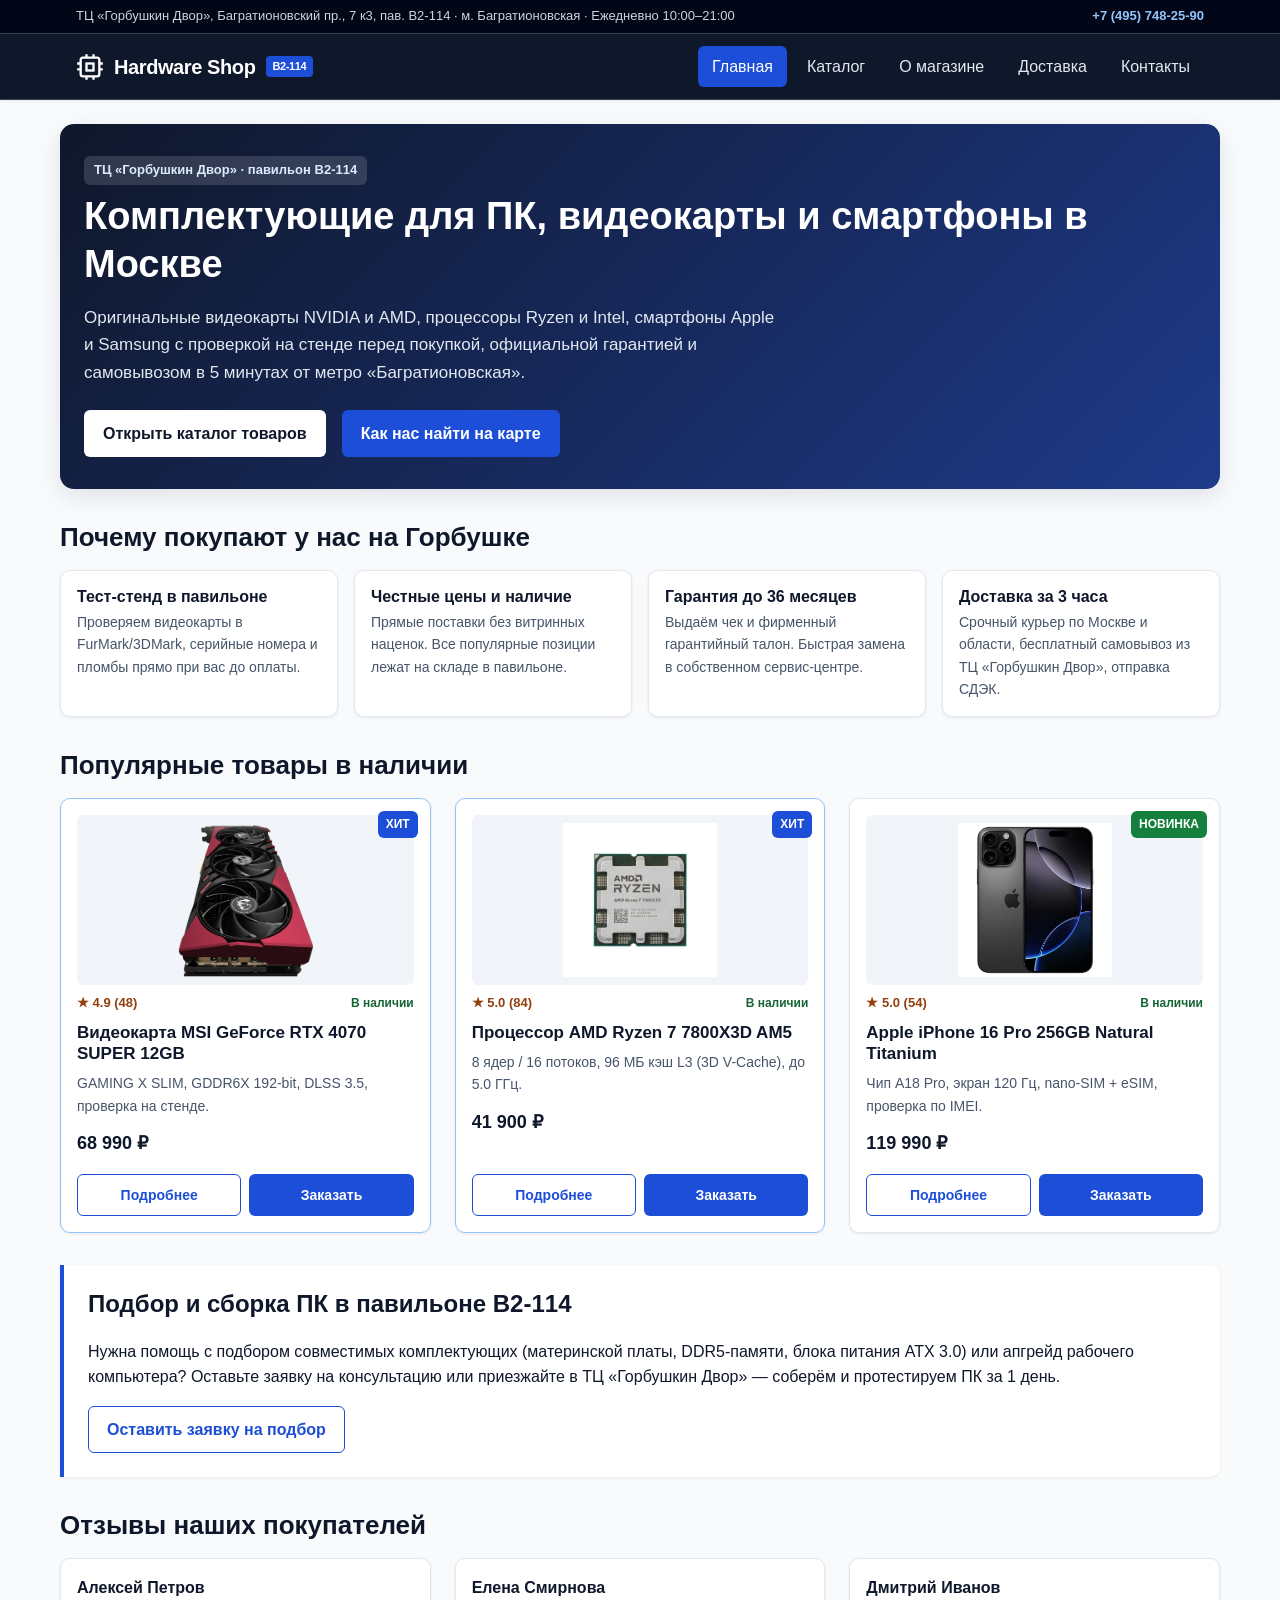
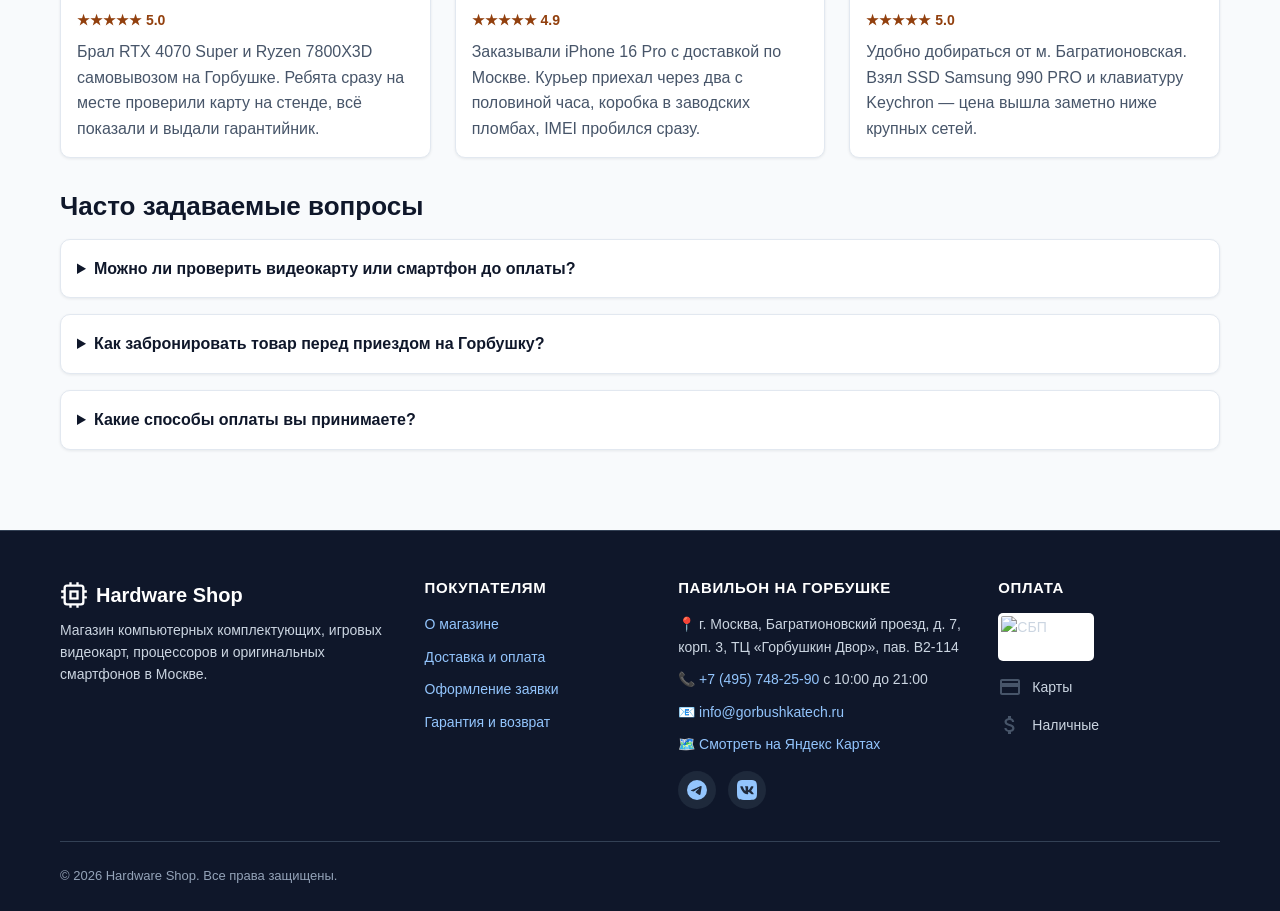
==== commit d231e6f3: "Готовый магазин - практика 12" ====
--- a/index.html
+++ b/index.html
@@ -97,9 +97,6 @@
               <a class="site-nav__link" href="delivery.html">Доставка</a>
             </li>
             <li class="site-nav__item">
-              <a class="site-nav__link" href="order.html">Заявка</a>
-            </li>
-            <li class="site-nav__item">
               <a class="site-nav__link" href="contacts.html">Контакты</a>
             </li>
           </ul>
@@ -393,61 +390,146 @@
     <footer class="site-footer">
       <div class="site-footer__inner">
         <div class="site-footer__grid">
-          <div>
-            <a class="site-footer__brand" href="index.html">Hardware Shop</a>
+          <!-- 1 колонка: Лого и описание -->
+          <div class="site-footer__col site-footer__col--brand">
+            <a class="site-footer__brand" href="index.html">
+              <svg
+                width="28"
+                height="28"
+                viewBox="0 0 24 24"
+                fill="none"
+                stroke="currentColor"
+                stroke-width="2"
+                aria-hidden="true"
+                focusable="false"
+              >
+                <rect x="4" y="4" width="16" height="16" rx="2" />
+                <rect x="9" y="9" width="6" height="6" />
+                <path
+                  d="M9 1v3M15 1v3M9 20v3M15 20v3M20 9h3M20 14h3M1 9h3M1 14h3"
+                />
+              </svg>
+              <span>Hardware Shop</span>
+            </a>
             <p class="site-footer__desc">
               Магазин компьютерных комплектующих, игровых видеокарт, процессоров
               и оригинальных смартфонов в Москве.
             </p>
-            <p class="site-footer__hours">
-              Режим работы: ежедневно 10:00–21:00
-            </p>
           </div>
 
-          <div>
-            <h2 class="site-footer__heading">Каталог</h2>
-            <ul class="site-footer__list">
-              <li><a href="catalog.html?cat=gpu">Видеокарты</a></li>
-              <li><a href="catalog.html?cat=cpu">Процессоры</a></li>
-              <li><a href="catalog.html?cat=phones">Смартфоны</a></li>
-              <li>
-                <a href="catalog.html?cat=peripherals">SSD и периферия</a>
-              </li>
-            </ul>
-          </div>
-
+          <!-- 2 колонка: Навигация -->
           <nav class="site-footer__nav" aria-label="Разделы сайта">
             <h2 class="site-footer__heading">Покупателям</h2>
             <ul class="site-footer__list">
               <li><a href="about.html">О магазине</a></li>
               <li><a href="delivery.html">Доставка и оплата</a></li>
               <li><a href="order.html">Оформление заявки</a></li>
-              <li><a href="contacts.html">Контакты и схема проезда</a></li>
+              <li><a href="warranty.html">Гарантия и возврат</a></li>
             </ul>
           </nav>
 
-          <div>
+          <!-- 3 колонка: Контакты + Соцсети -->
+          <div class="site-footer__col site-footer__col--contacts">
             <h2 class="site-footer__heading">Павильон на Горбушке</h2>
             <address class="site-footer__contacts">
               <span>
-                г. Москва, Багратионовский проезд, д. 7, корп. 3, ТЦ «Горбушкин
-                Двор», пав. B2-114
+                📍 г. Москва, Багратионовский проезд, д. 7, корп. 3, ТЦ
+                «Горбушкин Двор», пав. B2-114
               </span>
-              <a href="tel:+74957482590">+7 (495) 748-25-90</a>
-              <a href="mailto:info@gorbushkatech.ru">info@gorbushkatech.ru</a>
-              <a href="contacts.html#map">Смотреть на Яндекс Картах</a>
+              <span
+                >📞 <a href="tel:+74957482590">+7 (495) 748-25-90 </a> с 10:00
+                до 21:00</span
+              >
+              <a href="mailto:info@gorbushkatech.ru"
+                >📧 info@gorbushkatech.ru</a
+              >
+              <a href="contacts.html#map">🗺️ Смотреть на Яндекс Картах</a>
             </address>
+
+            <!-- Соцсети под контактами -->
+            <div class="site-footer__socials">
+              <a
+                href="#"
+                class="site-footer__social-link"
+                aria-label="Telegram"
+                target="_blank"
+                rel="noopener noreferrer"
+              >
+                <svg viewBox="0 0 24 24" aria-hidden="true" focusable="false">
+                  <path
+                    d="M11.944 0A12 12 0 0 0 0 12a12 12 0 0 0 12 12 12 12 0 0 0 12-12A12 12 0 0 0 12 0a12 12 0 0 0-.056 0zm4.962 7.224c.1-.002.321.023.465.14a.506.506 0 0 1 .171.325c.016.093.036.306.02.472-.18 1.898-.962 6.502-1.36 8.627-.168.9-.499 1.201-.82 1.23-.696.065-1.225-.46-1.9-.902-1.056-.693-1.653-1.124-2.678-1.8-1.185-.78-.417-1.21.258-1.91.177-.184 3.247-2.977 3.307-3.23.007-.032.014-.15-.056-.212s-.174-.041-.249-.024c-.106.024-1.793 1.14-5.061 3.345-.48.33-.913.49-1.302.48-.428-.008-1.252-.241-1.865-.44-.752-.245-1.349-.374-1.297-.789.027-.216.325-.437.893-.663 3.498-1.524 5.83-2.529 6.998-3.014 3.332-1.386 4.025-1.627 4.476-1.635z"
+                  />
+                </svg>
+              </a>
+              <a
+                href="#"
+                class="site-footer__social-link"
+                aria-label="ВКонтакте"
+                target="_blank"
+                rel="noopener noreferrer"
+              >
+                <svg viewBox="0 0 24 24" aria-hidden="true" focusable="false">
+                  <path
+                    d="M15.684 0H8.316C1.592 0 0 1.592 0 8.316v7.368C0 22.408 1.592 24 8.316 24h7.368C22.408 24 24 22.408 24 15.684V8.316C24 1.592 22.408 0 15.684 0zm3.692 17.123h-1.744c-.66 0-.864-.525-2.05-1.727-1.033-1-1.49-1.135-1.744-1.135-.356 0-.458.102-.458.593v1.575c0 .424-.135.678-1.253.678-1.846 0-3.896-1.118-5.335-3.202C4.624 10.857 4.03 8.57 4.03 8.096c0-.254.102-.491.593-.491h1.744c.44 0 .61.203.78.677.864 2.49 2.303 4.675 2.896 4.675.22 0 .322-.102.322-.66V9.721c-.068-1.186-.695-1.287-.695-1.71 0-.204.17-.407.44-.407h2.744c.373 0 .508.203.508.643v3.473c0 .372.17.508.271.508.22 0 .407-.136.813-.542 1.254-1.406 2.151-3.574 2.151-3.574.119-.254.322-.491.762-.491h1.744c.525 0 .644.271.525.643-.22 1.017-2.354 4.031-2.354 4.031-.186.305-.254.44 0 .78.186.254.796.779 1.203 1.253.745.847 1.32 1.558 1.473 2.05.17.491-.085.745-.576.745z"
+                  />
+                </svg>
+              </a>
+            </div>
           </div>
-        </div>
-
+
+          <!-- 4 колонка: Способы оплаты (с иконками) -->
+          <div class="site-footer__col site-footer__col--payments">
+            <h2 class="site-footer__heading">Оплата</h2>
+            <ul class="site-footer__payments-list">
+              <li class="payment-item">
+                <!-- Логотип СБП (картинка) -->
+                <img
+                  class="payment-icon-img"
+                  src="https://logo-teka.com/wp-content/uploads/2025/06/sbp-logo.svg"
+                  alt="СБП"
+                  width="96"
+                  height="96"
+                  loading="lazy"
+                  decoding="async"
+                />
+              </li>
+              <li class="payment-item">
+                <!-- Иконка Карты -->
+                <svg
+                  class="payment-icon"
+                  viewBox="0 0 24 24"
+                  aria-hidden="true"
+                  focusable="false"
+                >
+                  <path
+                    d="M20 4H4c-1.11 0-1.99.89-1.99 2L2 18c0 1.11.89 2 2 2h16c1.11 0 2-.89 2-2V6c0-1.11-.89-2-2-2zm0 14H4v-6h16v6zm0-10H4V6h16v2z"
+                  />
+                </svg>
+                <span>Карты</span>
+              </li>
+              <li class="payment-item">
+                <!-- Иконка Наличных -->
+                <svg
+                  class="payment-icon"
+                  viewBox="0 0 24 24"
+                  aria-hidden="true"
+                  focusable="false"
+                >
+                  <path
+                    d="M11.8 10.9c-2.27-.59-3-1.2-3-2.15 0-1.09 1.01-1.85 2.7-1.85 1.78 0 2.44.85 2.5 2.1h2.21c-.07-1.72-1.12-3.3-3.21-3.81V3h-3v2.16c-1.94.42-3.5 1.68-3.5 3.61 0 2.31 1.91 3.46 4.7 4.13 2.5.6 3 1.48 3 2.41 0 .69-.49 1.79-2.7 1.79-2.06 0-2.87-.92-2.98-2.1h-2.2c.12 2.19 1.76 3.42 3.68 3.83V21h3v-2.15c1.95-.37 3.5-1.5 3.5-3.55 0-2.84-2.43-3.81-4.7-4.4z"
+                  />
+                </svg>
+                <span>Наличные</span>
+              </li>
+            </ul>
+          </div>
+        </div>
+
+        <!-- Нижняя часть: только копирайт -->
         <div class="site-footer__bottom">
-          <p>&copy; 2026 Hardware Shop.</p>
-          <div class="site-footer__payments">
-            <span class="payment-badge">МИР</span>
-            <span class="payment-badge">СБП</span>
-            <span class="payment-badge">Наличные</span>
-            <span class="payment-badge">Счёт для юр. лиц</span>
-          </div>
+          <p class="site-footer__copyright">
+            &copy; 2026 Hardware Shop. Все права защищены.
+          </p>
         </div>
       </div>
     </footer>
--- a/css/styles.css
+++ b/css/styles.css
@@ -1198,10 +1198,11 @@
 
 .site-footer__grid {
   display: grid;
-  grid-template-columns: 1.5fr 1fr 1fr 1.3fr;
+  grid-template-columns: 1.5fr 1fr 1.3fr 1fr;
   gap: var(--space-xl);
   padding-bottom: var(--space-xl);
   border-bottom: 1px solid var(--color-dark-border);
+  align-items: start;
 }
 
 .site-footer__brand {
@@ -1212,6 +1213,15 @@
   font-size: 20px;
   font-weight: 700;
   color: var(--color-white) !important;
+  text-decoration: none;
+}
+
+.site-footer__brand svg {
+  flex-shrink: 0;
+}
+
+.site-footer__brand:hover svg {
+  color: var(--color-footer-link);
 }
 
 .site-footer__desc {
@@ -1266,20 +1276,111 @@
   margin: 0;
 }
 
-.site-footer__payments {
-  display: flex;
-  flex-wrap: wrap;
-  gap: 8px;
-}
-
+.site-footer__copyright {
+  margin: 0;
+  font-size: 13px;
+  color: #94a3b8;
+}
+
+.site-footer__copyright::before {
+  content: "";
+}
+
+/* Стили для соцсетей (под контактами) */
+.site-footer__socials {
+  display: flex;
+  gap: 12px;
+  margin-top: var(--space-md);
+}
+
+.site-footer__social-link {
+  display: inline-flex;
+  align-items: center;
+  justify-content: center;
+  width: 38px;
+  height: 38px;
+  border-radius: 50%;
+  background-color: var(--color-dark-elevated);
+  color: var(--color-footer-text);
+  transition: background-color 0.2s ease, color 0.2s ease, transform 0.2s ease;
+}
+
+.site-footer__social-link:hover {
+  background-color: var(--color-primary);
+  color: var(--color-white);
+  transform: translateY(-2px);
+}
+
+.site-footer__social-link svg {
+  width: 20px;
+  height: 20px;
+  fill: currentColor;
+}
+
+/* Стили для колонки с оплатой (вертикальный список) */
+.site-footer__payments-list {
+  list-style: none;
+  padding: 0;
+  margin: 0;
+  display: flex;
+  flex-direction: column;
+  gap: 14px;
+}
+
+.payment-item {
+  display: flex;
+  align-items: center;
+  gap: 10px;
+  font-size: 14px;
+  color: var(--color-footer-text);
+}
+
+.payment-icon {
+  width: 24px;
+  height: 24px;
+  fill: var(--color-muted);
+  flex-shrink: 0;
+}
+
+/* Копирайт внизу */
+.site-footer__copyright {
+  margin: 0;
+  font-size: 13px;
+  color: #94a3b8;
+}
+
+/* Убираем старые стили бейджей (если были) */
+.site-footer__payments,
 .payment-badge {
-  padding: 3px 8px;
-  border: 1px solid var(--color-dark-border);
-  border-radius: 4px;
-  font-size: 12px;
-  font-weight: 600;
-  color: var(--color-footer-text);
-  background-color: var(--color-dark-elevated);
+  display: none;
+}
+
+.payment-icon-img {
+  width: 96px; /* Чуть увеличили, чтобы логотип читался */
+  height: 48px;
+  object-fit: contain;
+  flex-shrink: 0;
+  
+  /* Белый фон и скругление */
+  background-color: #ffffff;
+  border-radius: 5px;
+  
+  /* Отступы внутри плашки, чтобы логотип не прилипал к краям */
+  padding: 3px;
+  box-sizing: border-box;
+}
+
+/* Адаптивность для 4 колонок */
+@media (max-width: 992px) {
+  .site-footer__grid {
+    grid-template-columns: repeat(2, 1fr);
+  }
+}
+
+@media (max-width: 600px) {
+  .site-footer__grid {
+    grid-template-columns: 1fr;
+  }
 }
 
 /* ===============================
@@ -1410,3 +1511,10 @@
     padding: var(--space-lg) var(--space-md);
   }
 }
+
+/* Увеличенные эмодзи для заголовков */
+.emoji-large {
+  font-size: 1.4em; /* Увеличиваем размер в 1.4 раза */
+  vertical-align: text-bottom; /* Выравниваем по тексту */
+  margin-right: 6px; /* Небольшой отступ справа */
+}
